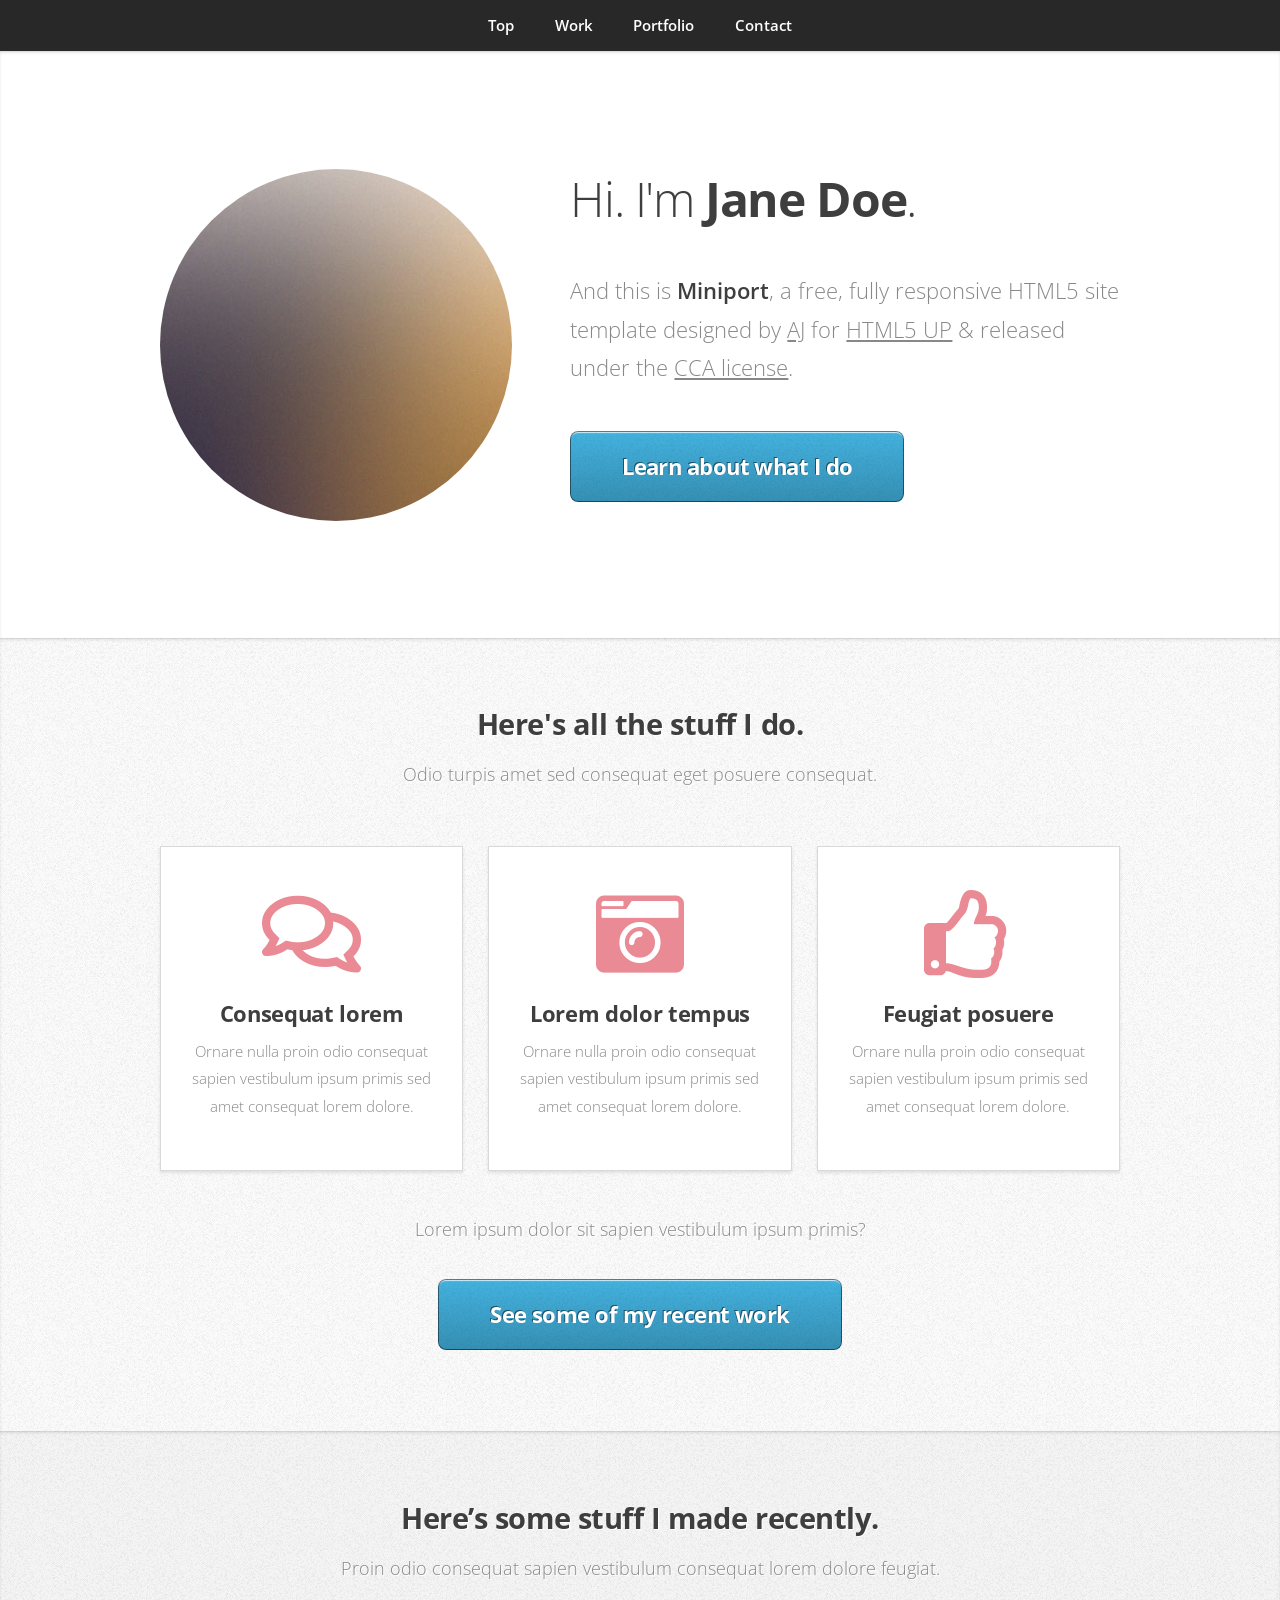
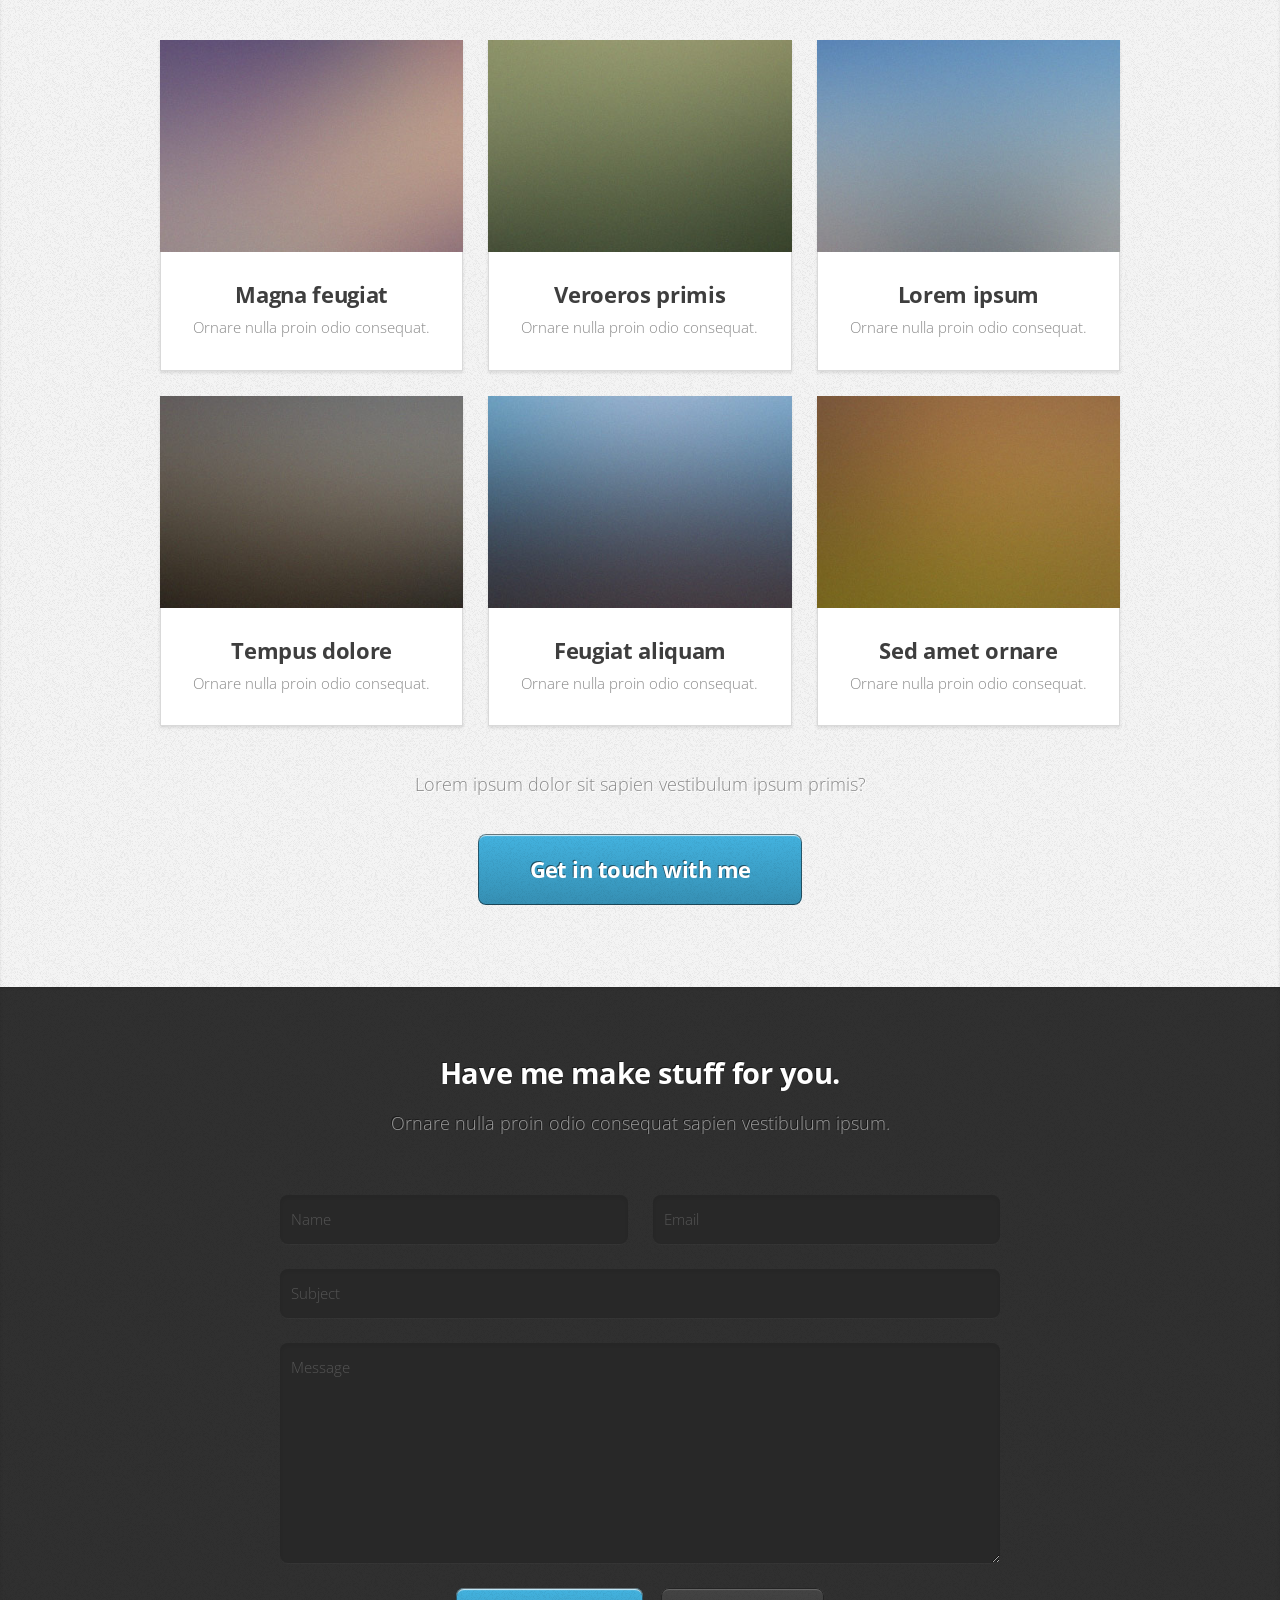
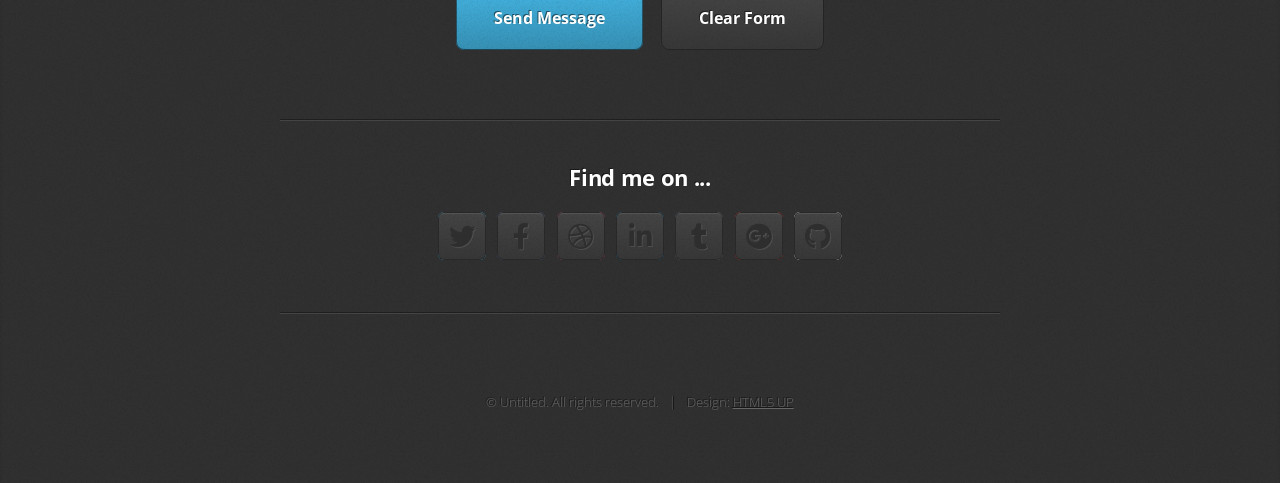
==== index.html @ 4aefa03c "Update 1.0.0" ====
<!DOCTYPE HTML>
<!--
	Miniport by HTML5 UP
	html5up.net | @ajlkn
	Free for personal and commercial use under the CCA 3.0 license (html5up.net/license)
-->
<html>
	<head>
		<title>Miniport by HTML5 UP</title>
		<meta charset="utf-8" />
		<meta name="viewport" content="width=device-width, initial-scale=1, user-scalable=no" />
		<link rel="stylesheet" href="assets/css/main.css" />
	</head>
	<body class="is-preload">

		<!-- Nav -->
			<nav id="nav">
				<ul class="container">
					<li><a href="#top">Top</a></li>
					<li><a href="#work">Work</a></li>
					<li><a href="#portfolio">Portfolio</a></li>
					<li><a href="#contact">Contact</a></li>
				</ul>
			</nav>

		<!-- Home -->
			<article id="top" class="wrapper style1">
				<div class="container">
					<div class="row">
						<div class="col-4 col-5-large col-12-medium">
							<span class="image fit"><img src="images/pic00.jpg" alt="" /></span>
						</div>
						<div class="col-8 col-7-large col-12-medium">
							<header>
								<h1>Hi. I'm <strong>Jane Doe</strong>.</h1>
							</header>
							<p>And this is <strong>Miniport</strong>, a free, fully responsive HTML5 site template designed by <a href="http://twitter.com/ajlkn">AJ</a> for <a href="http://html5up.net">HTML5 UP</a> &amp; released under the <a href="http://html5up.net/license">CCA license</a>.</p>
							<a href="#work" class="button large scrolly">Learn about what I do</a>
						</div>
					</div>
				</div>
			</article>

		<!-- Work -->
			<article id="work" class="wrapper style2">
				<div class="container">
					<header>
						<h2>Here's all the stuff I do.</h2>
						<p>Odio turpis amet sed consequat eget posuere consequat.</p>
					</header>
					<div class="row aln-center">
						<div class="col-4 col-6-medium col-12-small">
							<section class="box style1">
								<span class="icon featured fa-comments"></span>
								<h3>Consequat lorem</h3>
								<p>Ornare nulla proin odio consequat sapien vestibulum ipsum primis sed amet consequat lorem dolore.</p>
							</section>
						</div>
						<div class="col-4 col-6-medium col-12-small">
							<section class="box style1">
								<span class="icon solid featured fa-camera-retro"></span>
								<h3>Lorem dolor tempus</h3>
								<p>Ornare nulla proin odio consequat sapien vestibulum ipsum primis sed amet consequat lorem dolore.</p>
							</section>
						</div>
						<div class="col-4 col-6-medium col-12-small">
							<section class="box style1">
								<span class="icon featured fa-thumbs-up"></span>
								<h3>Feugiat posuere</h3>
								<p>Ornare nulla proin odio consequat sapien vestibulum ipsum primis sed amet consequat lorem dolore.</p>
							</section>
						</div>
					</div>
					<footer>
						<p>Lorem ipsum dolor sit sapien vestibulum ipsum primis?</p>
						<a href="#portfolio" class="button large scrolly">See some of my recent work</a>
					</footer>
				</div>
			</article>

		<!-- Portfolio -->
			<article id="portfolio" class="wrapper style3">
				<div class="container">
					<header>
						<h2>Here’s some stuff I made recently.</h2>
						<p>Proin odio consequat  sapien vestibulum consequat lorem dolore feugiat.</p>
					</header>
					<div class="row">
						<div class="col-4 col-6-medium col-12-small">
							<article class="box style2">
								<a href="#" class="image featured"><img src="images/pic01.jpg" alt="" /></a>
								<h3><a href="#">Magna feugiat</a></h3>
								<p>Ornare nulla proin odio consequat.</p>
							</article>
						</div>
						<div class="col-4 col-6-medium col-12-small">
							<article class="box style2">
								<a href="#" class="image featured"><img src="images/pic02.jpg" alt="" /></a>
								<h3><a href="#">Veroeros primis</a></h3>
								<p>Ornare nulla proin odio consequat.</p>
							</article>
						</div>
						<div class="col-4 col-6-medium col-12-small">
							<article class="box style2">
								<a href="#" class="image featured"><img src="images/pic03.jpg" alt="" /></a>
								<h3><a href="#">Lorem ipsum</a></h3>
								<p>Ornare nulla proin odio consequat.</p>
							</article>
						</div>
						<div class="col-4 col-6-medium col-12-small">
							<article class="box style2">
								<a href="#" class="image featured"><img src="images/pic04.jpg" alt="" /></a>
								<h3><a href="#">Tempus dolore</a></h3>
								<p>Ornare nulla proin odio consequat.</p>
							</article>
						</div>
						<div class="col-4 col-6-medium col-12-small">
							<article class="box style2">
								<a href="#" class="image featured"><img src="images/pic05.jpg" alt="" /></a>
								<h3><a href="#">Feugiat aliquam</a></h3>
								<p>Ornare nulla proin odio consequat.</p>
							</article>
						</div>
						<div class="col-4 col-6-medium col-12-small">
							<article class="box style2">
								<a href="#" class="image featured"><img src="images/pic06.jpg" alt="" /></a>
								<h3><a href="#">Sed amet ornare</a></h3>
								<p>Ornare nulla proin odio consequat.</p>
							</article>
						</div>
					</div>
					<footer>
						<p>Lorem ipsum dolor sit sapien vestibulum ipsum primis?</p>
						<a href="#contact" class="button large scrolly">Get in touch with me</a>
					</footer>
				</div>
			</article>

		<!-- Contact -->
			<article id="contact" class="wrapper style4">
				<div class="container medium">
					<header>
						<h2>Have me make stuff for you.</h2>
						<p>Ornare nulla proin odio consequat sapien vestibulum ipsum.</p>
					</header>
					<div class="row">
						<div class="col-12">
							<form method="post" action="#">
								<div class="row">
									<div class="col-6 col-12-small">
										<input type="text" name="name" id="name" placeholder="Name" />
									</div>
									<div class="col-6 col-12-small">
										<input type="text" name="email" id="email" placeholder="Email" />
									</div>
									<div class="col-12">
										<input type="text" name="subject" id="subject" placeholder="Subject" />
									</div>
									<div class="col-12">
										<textarea name="message" id="message" placeholder="Message"></textarea>
									</div>
									<div class="col-12">
										<ul class="actions">
											<li><input type="submit" value="Send Message" /></li>
											<li><input type="reset" value="Clear Form" class="alt" /></li>
										</ul>
									</div>
								</div>
							</form>
						</div>
						<div class="col-12">
							<hr />
							<h3>Find me on ...</h3>
							<ul class="social">
								<li><a href="#" class="icon brands fa-twitter"><span class="label">Twitter</span></a></li>
								<li><a href="#" class="icon brands fa-facebook-f"><span class="label">Facebook</span></a></li>
								<li><a href="#" class="icon brands fa-dribbble"><span class="label">Dribbble</span></a></li>
								<li><a href="#" class="icon brands fa-linkedin-in"><span class="label">LinkedIn</span></a></li>
								<li><a href="#" class="icon brands fa-tumblr"><span class="label">Tumblr</span></a></li>
								<li><a href="#" class="icon brands fa-google-plus"><span class="label">Google+</span></a></li>
								<li><a href="#" class="icon brands fa-github"><span class="label">Github</span></a></li>
								<!--
								<li><a href="#" class="icon solid fa-rss"><span>RSS</span></a></li>
								<li><a href="#" class="icon brands fa-instagram"><span>Instagram</span></a></li>
								<li><a href="#" class="icon brands fa-foursquare"><span>Foursquare</span></a></li>
								<li><a href="#" class="icon brands fa-skype"><span>Skype</span></a></li>
								<li><a href="#" class="icon brands fa-soundcloud"><span>Soundcloud</span></a></li>
								<li><a href="#" class="icon brands fa-youtube"><span>YouTube</span></a></li>
								<li><a href="#" class="icon brands fa-blogger"><span>Blogger</span></a></li>
								<li><a href="#" class="icon brands fa-flickr"><span>Flickr</span></a></li>
								<li><a href="#" class="icon brands fa-vimeo"><span>Vimeo</span></a></li>
								-->
							</ul>
							<hr />
						</div>
					</div>
					<footer>
						<ul id="copyright">
							<li>&copy; Untitled. All rights reserved.</li><li>Design: <a href="http://html5up.net">HTML5 UP</a></li>
						</ul>
					</footer>
				</div>
			</article>

		<!-- Scripts -->
			<script src="assets/js/jquery.min.js"></script>
			<script src="assets/js/jquery.scrolly.min.js"></script>
			<script src="assets/js/browser.min.js"></script>
			<script src="assets/js/breakpoints.min.js"></script>
			<script src="assets/js/util.js"></script>
			<script src="assets/js/main.js"></script>

	</body>
</html>
---- assets/css/main.css ----
@import url("https://fonts.googleapis.com/css?family=Open+Sans:300,300italic,600,600italic,700");
@import url("fontawesome-all.min.css");

/*
	Miniport by HTML5 UP
	html5up.net | @ajlkn
	Free for personal and commercial use under the CCA 3.0 license (html5up.net/license)
*/

html, body, div, span, applet, object,
iframe, h1, h2, h3, h4, h5, h6, p, blockquote,
pre, a, abbr, acronym, address, big, cite,
code, del, dfn, em, img, ins, kbd, q, s, samp,
small, strike, strong, sub, sup, tt, var, b,
u, i, center, dl, dt, dd, ol, ul, li, fieldset,
form, label, legend, table, caption, tbody,
tfoot, thead, tr, th, td, article, aside,
canvas, details, embed, figure, figcaption,
footer, header, hgroup, menu, nav, output, ruby,
section, summary, time, mark, audio, video {
	margin: 0;
	padding: 0;
	border: 0;
	font-size: 100%;
	font: inherit;
	vertical-align: baseline;}

article, aside, details, figcaption, figure,
footer, header, hgroup, menu, nav, section {
	display: block;}

body {
	line-height: 1;
}

ol, ul {
	list-style: none;
}

blockquote, q {
	quotes: none;
}

	blockquote:before, blockquote:after, q:before, q:after {
		content: '';
		content: none;
	}

table {
	border-collapse: collapse;
	border-spacing: 0;
}

body {
	-webkit-text-size-adjust: none;
}

mark {
	background-color: transparent;
	color: inherit;
}

input::-moz-focus-inner {
	border: 0;
	padding: 0;
}

input, select, textarea {
	-moz-appearance: none;
	-webkit-appearance: none;
	-ms-appearance: none;
	appearance: none;
}

/* Basic */

	html {
		box-sizing: border-box;
	}

	*, *:before, *:after {
		box-sizing: inherit;
	}

	body {
		padding-top: 3.5em;
	}

		body.is-preload *, body.is-preload *:before, body.is-preload *:after {
			-moz-animation: none !important;
			-webkit-animation: none !important;
			-ms-animation: none !important;
			animation: none !important;
			-moz-transition: none !important;
			-webkit-transition: none !important;
			-ms-transition: none !important;
			transition: none !important;
		}

	body, input, textarea, select {
		font-family: 'Open Sans', sans-serif;
		line-height: 1.85em;
		color: #888;
		font-weight: 300;
		font-size: 13pt;
	}

	a {
		-moz-transition: color .2s ease-in-out;
		-webkit-transition: color .2s ease-in-out;
		-ms-transition: color .2s ease-in-out;
		transition: color .2s ease-in-out;
		color: #43B3E0;
		text-decoration: underline;
	}

		a:hover {
			color: #43bff0 !important;
		}

		a img {
			border: 0;
		}

	b, strong {
		font-weight: 600;
		color: #3e3e3e;
	}

	i, em {
		font-style: italic;
	}

	sub {
		position: relative;
		top: 0.5em;
		font-size: 0.8em;
	}

	sup {
		position: relative;
		top: -0.5em;
		font-size: 0.8em;
	}

	blockquote {
		border-left: solid 0.75em #eee;
		padding: 1em 0 1em 1.5em;
		font-style: italic;
	}

	h1, h2, h3, h4, h5, h6 {
		color: #3e3e3e;
		margin: 0 0 0.75em 0;
	}

	h1 a, h2 a, h3 a, h4 a, h5 a, h6 a {
		text-decoration: none;
		color: inherit;
	}

	h2, h3, h4, h5, h6 {
		font-weight: 700;
	}

	h1 {
		font-size: 3.25em;
		letter-spacing: -0.025em;
		font-weight: 300;
	}

		h1 strong {
			font-weight: 700;
		}

	h2 {
		font-size: 2em;
		letter-spacing: -0.015em;
	}

	h3 {
		font-size: 1.5em;
		letter-spacing: -0.015em;
	}

	em, i {
		font-style: italic;
	}

	br.clear {
		clear: both;
	}

	hr {
		border: 0;
		border-top: solid 1px #444;
		border-top-color: rgba(0, 0, 0, 0.35);
		box-shadow: 0px 1px 0px 0px rgba(255, 255, 255, 0.1);
		height: 1px;
		margin: 3em 0;
	}

	p, ul, ol, dl, table {
		margin-bottom: 2em;
	}

	header {
		margin: 0 0 3em 0;
	}

		header > p {
			font-size: 1.25em;
			margin: 0;
		}

	footer {
		margin: 3em 0 0 0;
	}

		footer > p {
			font-size: 1.25em;
		}

/* Container */

	.container {
		margin: 0 auto;
		max-width: calc(100% - 50px);
		width: 1200px;
	}

		.container.medium {
			width: 900px;
		}

		@media screen and (max-width: 1680px) {

			.container {
				width: 1200px;
			}

				.container.medium {
					width: 900px;
				}

		}

		@media screen and (max-width: 1280px) {

			.container {
				width: 960px;
			}

				.container.medium {
					width: 720px;
				}

		}

		@media screen and (max-width: 980px) {

			.container {
				width: 100%;
			}

				.container.medium {
					width: 75%;
				}

		}

		@media screen and (max-width: 736px) {

			.container {
				width: 100%;
				max-width: calc(100% - 30px);
			}

				.container.medium {
					width: 100%;
				}

		}

/* Row */

	.row {
		display: flex;
		flex-wrap: wrap;
		box-sizing: border-box;
		align-items: stretch;
	}

		.row > * {
			box-sizing: border-box;
		}

		.row.gtr-uniform > * > :last-child {
			margin-bottom: 0;
		}

		.row.aln-left {
			justify-content: flex-start;
		}

		.row.aln-center {
			justify-content: center;
		}

		.row.aln-right {
			justify-content: flex-end;
		}

		.row.aln-top {
			align-items: flex-start;
		}

		.row.aln-middle {
			align-items: center;
		}

		.row.aln-bottom {
			align-items: flex-end;
		}

		.row > .imp {
			order: -1;
		}

		.row > .col-1 {
			width: 8.33333%;
		}

		.row > .off-1 {
			margin-left: 8.33333%;
		}

		.row > .col-2 {
			width: 16.66667%;
		}

		.row > .off-2 {
			margin-left: 16.66667%;
		}

		.row > .col-3 {
			width: 25%;
		}

		.row > .off-3 {
			margin-left: 25%;
		}

		.row > .col-4 {
			width: 33.33333%;
		}

		.row > .off-4 {
			margin-left: 33.33333%;
		}

		.row > .col-5 {
			width: 41.66667%;
		}

		.row > .off-5 {
			margin-left: 41.66667%;
		}

		.row > .col-6 {
			width: 50%;
		}

		.row > .off-6 {
			margin-left: 50%;
		}

		.row > .col-7 {
			width: 58.33333%;
		}

		.row > .off-7 {
			margin-left: 58.33333%;
		}

		.row > .col-8 {
			width: 66.66667%;
		}

		.row > .off-8 {
			margin-left: 66.66667%;
		}

		.row > .col-9 {
			width: 75%;
		}

		.row > .off-9 {
			margin-left: 75%;
		}

		.row > .col-10 {
			width: 83.33333%;
		}

		.row > .off-10 {
			margin-left: 83.33333%;
		}

		.row > .col-11 {
			width: 91.66667%;
		}

		.row > .off-11 {
			margin-left: 91.66667%;
		}

		.row > .col-12 {
			width: 100%;
		}

		.row > .off-12 {
			margin-left: 100%;
		}

		.row.gtr-0 {
			margin-top: 0px;
			margin-left: 0px;
		}

			.row.gtr-0 > * {
				padding: 0px 0 0 0px;
			}

			.row.gtr-0.gtr-uniform {
				margin-top: 0px;
			}

				.row.gtr-0.gtr-uniform > * {
					padding-top: 0px;
				}

		.row.gtr-25 {
			margin-top: -6.25px;
			margin-left: -6.25px;
		}

			.row.gtr-25 > * {
				padding: 6.25px 0 0 6.25px;
			}

			.row.gtr-25.gtr-uniform {
				margin-top: -6.25px;
			}

				.row.gtr-25.gtr-uniform > * {
					padding-top: 6.25px;
				}

		.row.gtr-50 {
			margin-top: -12.5px;
			margin-left: -12.5px;
		}

			.row.gtr-50 > * {
				padding: 12.5px 0 0 12.5px;
			}

			.row.gtr-50.gtr-uniform {
				margin-top: -12.5px;
			}

				.row.gtr-50.gtr-uniform > * {
					padding-top: 12.5px;
				}

		.row {
			margin-top: -25px;
			margin-left: -25px;
		}

			.row > * {
				padding: 25px 0 0 25px;
			}

			.row.gtr-uniform {
				margin-top: -25px;
			}

				.row.gtr-uniform > * {
					padding-top: 25px;
				}

		.row.gtr-150 {
			margin-top: -37.5px;
			margin-left: -37.5px;
		}

			.row.gtr-150 > * {
				padding: 37.5px 0 0 37.5px;
			}

			.row.gtr-150.gtr-uniform {
				margin-top: -37.5px;
			}

				.row.gtr-150.gtr-uniform > * {
					padding-top: 37.5px;
				}

		.row.gtr-200 {
			margin-top: -50px;
			margin-left: -50px;
		}

			.row.gtr-200 > * {
				padding: 50px 0 0 50px;
			}

			.row.gtr-200.gtr-uniform {
				margin-top: -50px;
			}

				.row.gtr-200.gtr-uniform > * {
					padding-top: 50px;
				}

		@media screen and (max-width: 1680px) {

			.row {
				display: flex;
				flex-wrap: wrap;
				box-sizing: border-box;
				align-items: stretch;
			}

				.row > * {
					box-sizing: border-box;
				}

				.row.gtr-uniform > * > :last-child {
					margin-bottom: 0;
				}

				.row.aln-left {
					justify-content: flex-start;
				}

				.row.aln-center {
					justify-content: center;
				}

				.row.aln-right {
					justify-content: flex-end;
				}

				.row.aln-top {
					align-items: flex-start;
				}

				.row.aln-middle {
					align-items: center;
				}

				.row.aln-bottom {
					align-items: flex-end;
				}

				.row > .imp-xlarge {
					order: -1;
				}

				.row > .col-1-xlarge {
					width: 8.33333%;
				}

				.row > .off-1-xlarge {
					margin-left: 8.33333%;
				}

				.row > .col-2-xlarge {
					width: 16.66667%;
				}

				.row > .off-2-xlarge {
					margin-left: 16.66667%;
				}

				.row > .col-3-xlarge {
					width: 25%;
				}

				.row > .off-3-xlarge {
					margin-left: 25%;
				}

				.row > .col-4-xlarge {
					width: 33.33333%;
				}

				.row > .off-4-xlarge {
					margin-left: 33.33333%;
				}

				.row > .col-5-xlarge {
					width: 41.66667%;
				}

				.row > .off-5-xlarge {
					margin-left: 41.66667%;
				}

				.row > .col-6-xlarge {
					width: 50%;
				}

				.row > .off-6-xlarge {
					margin-left: 50%;
				}

				.row > .col-7-xlarge {
					width: 58.33333%;
				}

				.row > .off-7-xlarge {
					margin-left: 58.33333%;
				}

				.row > .col-8-xlarge {
					width: 66.66667%;
				}

				.row > .off-8-xlarge {
					margin-left: 66.66667%;
				}

				.row > .col-9-xlarge {
					width: 75%;
				}

				.row > .off-9-xlarge {
					margin-left: 75%;
				}

				.row > .col-10-xlarge {
					width: 83.33333%;
				}

				.row > .off-10-xlarge {
					margin-left: 83.33333%;
				}

				.row > .col-11-xlarge {
					width: 91.66667%;
				}

				.row > .off-11-xlarge {
					margin-left: 91.66667%;
				}

				.row > .col-12-xlarge {
					width: 100%;
				}

				.row > .off-12-xlarge {
					margin-left: 100%;
				}

				.row.gtr-0 {
					margin-top: 0px;
					margin-left: 0px;
				}

					.row.gtr-0 > * {
						padding: 0px 0 0 0px;
					}

					.row.gtr-0.gtr-uniform {
						margin-top: 0px;
					}

						.row.gtr-0.gtr-uniform > * {
							padding-top: 0px;
						}

				.row.gtr-25 {
					margin-top: -6.25px;
					margin-left: -6.25px;
				}

					.row.gtr-25 > * {
						padding: 6.25px 0 0 6.25px;
					}

					.row.gtr-25.gtr-uniform {
						margin-top: -6.25px;
					}

						.row.gtr-25.gtr-uniform > * {
							padding-top: 6.25px;
						}

				.row.gtr-50 {
					margin-top: -12.5px;
					margin-left: -12.5px;
				}

					.row.gtr-50 > * {
						padding: 12.5px 0 0 12.5px;
					}

					.row.gtr-50.gtr-uniform {
						margin-top: -12.5px;
					}

						.row.gtr-50.gtr-uniform > * {
							padding-top: 12.5px;
						}

				.row {
					margin-top: -25px;
					margin-left: -25px;
				}

					.row > * {
						padding: 25px 0 0 25px;
					}

					.row.gtr-uniform {
						margin-top: -25px;
					}

						.row.gtr-uniform > * {
							padding-top: 25px;
						}

				.row.gtr-150 {
					margin-top: -37.5px;
					margin-left: -37.5px;
				}

					.row.gtr-150 > * {
						padding: 37.5px 0 0 37.5px;
					}

					.row.gtr-150.gtr-uniform {
						margin-top: -37.5px;
					}

						.row.gtr-150.gtr-uniform > * {
							padding-top: 37.5px;
						}

				.row.gtr-200 {
					margin-top: -50px;
					margin-left: -50px;
				}

					.row.gtr-200 > * {
						padding: 50px 0 0 50px;
					}

					.row.gtr-200.gtr-uniform {
						margin-top: -50px;
					}

						.row.gtr-200.gtr-uniform > * {
							padding-top: 50px;
						}

		}

		@media screen and (max-width: 1280px) {

			.row {
				display: flex;
				flex-wrap: wrap;
				box-sizing: border-box;
				align-items: stretch;
			}

				.row > * {
					box-sizing: border-box;
				}

				.row.gtr-uniform > * > :last-child {
					margin-bottom: 0;
				}

				.row.aln-left {
					justify-content: flex-start;
				}

				.row.aln-center {
					justify-content: center;
				}

				.row.aln-right {
					justify-content: flex-end;
				}

				.row.aln-top {
					align-items: flex-start;
				}

				.row.aln-middle {
					align-items: center;
				}

				.row.aln-bottom {
					align-items: flex-end;
				}

				.row > .imp-large {
					order: -1;
				}

				.row > .col-1-large {
					width: 8.33333%;
				}

				.row > .off-1-large {
					margin-left: 8.33333%;
				}

				.row > .col-2-large {
					width: 16.66667%;
				}

				.row > .off-2-large {
					margin-left: 16.66667%;
				}

				.row > .col-3-large {
					width: 25%;
				}

				.row > .off-3-large {
					margin-left: 25%;
				}

				.row > .col-4-large {
					width: 33.33333%;
				}

				.row > .off-4-large {
					margin-left: 33.33333%;
				}

				.row > .col-5-large {
					width: 41.66667%;
				}

				.row > .off-5-large {
					margin-left: 41.66667%;
				}

				.row > .col-6-large {
					width: 50%;
				}

				.row > .off-6-large {
					margin-left: 50%;
				}

				.row > .col-7-large {
					width: 58.33333%;
				}

				.row > .off-7-large {
					margin-left: 58.33333%;
				}

				.row > .col-8-large {
					width: 66.66667%;
				}

				.row > .off-8-large {
					margin-left: 66.66667%;
				}

				.row > .col-9-large {
					width: 75%;
				}

				.row > .off-9-large {
					margin-left: 75%;
				}

				.row > .col-10-large {
					width: 83.33333%;
				}

				.row > .off-10-large {
					margin-left: 83.33333%;
				}

				.row > .col-11-large {
					width: 91.66667%;
				}

				.row > .off-11-large {
					margin-left: 91.66667%;
				}

				.row > .col-12-large {
					width: 100%;
				}

				.row > .off-12-large {
					margin-left: 100%;
				}

				.row.gtr-0 {
					margin-top: 0px;
					margin-left: 0px;
				}

					.row.gtr-0 > * {
						padding: 0px 0 0 0px;
					}

					.row.gtr-0.gtr-uniform {
						margin-top: 0px;
					}

						.row.gtr-0.gtr-uniform > * {
							padding-top: 0px;
						}

				.row.gtr-25 {
					margin-top: -6.25px;
					margin-left: -6.25px;
				}

					.row.gtr-25 > * {
						padding: 6.25px 0 0 6.25px;
					}

					.row.gtr-25.gtr-uniform {
						margin-top: -6.25px;
					}

						.row.gtr-25.gtr-uniform > * {
							padding-top: 6.25px;
						}

				.row.gtr-50 {
					margin-top: -12.5px;
					margin-left: -12.5px;
				}

					.row.gtr-50 > * {
						padding: 12.5px 0 0 12.5px;
					}

					.row.gtr-50.gtr-uniform {
						margin-top: -12.5px;
					}

						.row.gtr-50.gtr-uniform > * {
							padding-top: 12.5px;
						}

				.row {
					margin-top: -25px;
					margin-left: -25px;
				}

					.row > * {
						padding: 25px 0 0 25px;
					}

					.row.gtr-uniform {
						margin-top: -25px;
					}

						.row.gtr-uniform > * {
							padding-top: 25px;
						}

				.row.gtr-150 {
					margin-top: -37.5px;
					margin-left: -37.5px;
				}

					.row.gtr-150 > * {
						padding: 37.5px 0 0 37.5px;
					}

					.row.gtr-150.gtr-uniform {
						margin-top: -37.5px;
					}

						.row.gtr-150.gtr-uniform > * {
							padding-top: 37.5px;
						}

				.row.gtr-200 {
					margin-top: -50px;
					margin-left: -50px;
				}

					.row.gtr-200 > * {
						padding: 50px 0 0 50px;
					}

					.row.gtr-200.gtr-uniform {
						margin-top: -50px;
					}

						.row.gtr-200.gtr-uniform > * {
							padding-top: 50px;
						}

		}

		@media screen and (max-width: 980px) {

			.row {
				display: flex;
				flex-wrap: wrap;
				box-sizing: border-box;
				align-items: stretch;
			}

				.row > * {
					box-sizing: border-box;
				}

				.row.gtr-uniform > * > :last-child {
					margin-bottom: 0;
				}

				.row.aln-left {
					justify-content: flex-start;
				}

				.row.aln-center {
					justify-content: center;
				}

				.row.aln-right {
					justify-content: flex-end;
				}

				.row.aln-top {
					align-items: flex-start;
				}

				.row.aln-middle {
					align-items: center;
				}

				.row.aln-bottom {
					align-items: flex-end;
				}

				.row > .imp-medium {
					order: -1;
				}

				.row > .col-1-medium {
					width: 8.33333%;
				}

				.row > .off-1-medium {
					margin-left: 8.33333%;
				}

				.row > .col-2-medium {
					width: 16.66667%;
				}

				.row > .off-2-medium {
					margin-left: 16.66667%;
				}

				.row > .col-3-medium {
					width: 25%;
				}

				.row > .off-3-medium {
					margin-left: 25%;
				}

				.row > .col-4-medium {
					width: 33.33333%;
				}

				.row > .off-4-medium {
					margin-left: 33.33333%;
				}

				.row > .col-5-medium {
					width: 41.66667%;
				}

				.row > .off-5-medium {
					margin-left: 41.66667%;
				}

				.row > .col-6-medium {
					width: 50%;
				}

				.row > .off-6-medium {
					margin-left: 50%;
				}

				.row > .col-7-medium {
					width: 58.33333%;
				}

				.row > .off-7-medium {
					margin-left: 58.33333%;
				}

				.row > .col-8-medium {
					width: 66.66667%;
				}

				.row > .off-8-medium {
					margin-left: 66.66667%;
				}

				.row > .col-9-medium {
					width: 75%;
				}

				.row > .off-9-medium {
					margin-left: 75%;
				}

				.row > .col-10-medium {
					width: 83.33333%;
				}

				.row > .off-10-medium {
					margin-left: 83.33333%;
				}

				.row > .col-11-medium {
					width: 91.66667%;
				}

				.row > .off-11-medium {
					margin-left: 91.66667%;
				}

				.row > .col-12-medium {
					width: 100%;
				}

				.row > .off-12-medium {
					margin-left: 100%;
				}

				.row.gtr-0 {
					margin-top: 0px;
					margin-left: 0px;
				}

					.row.gtr-0 > * {
						padding: 0px 0 0 0px;
					}

					.row.gtr-0.gtr-uniform {
						margin-top: 0px;
					}

						.row.gtr-0.gtr-uniform > * {
							padding-top: 0px;
						}

				.row.gtr-25 {
					margin-top: -6.25px;
					margin-left: -6.25px;
				}

					.row.gtr-25 > * {
						padding: 6.25px 0 0 6.25px;
					}

					.row.gtr-25.gtr-uniform {
						margin-top: -6.25px;
					}

						.row.gtr-25.gtr-uniform > * {
							padding-top: 6.25px;
						}

				.row.gtr-50 {
					margin-top: -12.5px;
					margin-left: -12.5px;
				}

					.row.gtr-50 > * {
						padding: 12.5px 0 0 12.5px;
					}

					.row.gtr-50.gtr-uniform {
						margin-top: -12.5px;
					}

						.row.gtr-50.gtr-uniform > * {
							padding-top: 12.5px;
						}

				.row {
					margin-top: -25px;
					margin-left: -25px;
				}

					.row > * {
						padding: 25px 0 0 25px;
					}

					.row.gtr-uniform {
						margin-top: -25px;
					}

						.row.gtr-uniform > * {
							padding-top: 25px;
						}

				.row.gtr-150 {
					margin-top: -37.5px;
					margin-left: -37.5px;
				}

					.row.gtr-150 > * {
						padding: 37.5px 0 0 37.5px;
					}

					.row.gtr-150.gtr-uniform {
						margin-top: -37.5px;
					}

						.row.gtr-150.gtr-uniform > * {
							padding-top: 37.5px;
						}

				.row.gtr-200 {
					margin-top: -50px;
					margin-left: -50px;
				}

					.row.gtr-200 > * {
						padding: 50px 0 0 50px;
					}

					.row.gtr-200.gtr-uniform {
						margin-top: -50px;
					}

						.row.gtr-200.gtr-uniform > * {
							padding-top: 50px;
						}

		}

		@media screen and (max-width: 736px) {

			.row {
				display: flex;
				flex-wrap: wrap;
				box-sizing: border-box;
				align-items: stretch;
			}

				.row > * {
					box-sizing: border-box;
				}

				.row.gtr-uniform > * > :last-child {
					margin-bottom: 0;
				}

				.row.aln-left {
					justify-content: flex-start;
				}

				.row.aln-center {
					justify-content: center;
				}

				.row.aln-right {
					justify-content: flex-end;
				}

				.row.aln-top {
					align-items: flex-start;
				}

				.row.aln-middle {
					align-items: center;
				}

				.row.aln-bottom {
					align-items: flex-end;
				}

				.row > .imp-small {
					order: -1;
				}

				.row > .col-1-small {
					width: 8.33333%;
				}

				.row > .off-1-small {
					margin-left: 8.33333%;
				}

				.row > .col-2-small {
					width: 16.66667%;
				}

				.row > .off-2-small {
					margin-left: 16.66667%;
				}

				.row > .col-3-small {
					width: 25%;
				}

				.row > .off-3-small {
					margin-left: 25%;
				}

				.row > .col-4-small {
					width: 33.33333%;
				}

				.row > .off-4-small {
					margin-left: 33.33333%;
				}

				.row > .col-5-small {
					width: 41.66667%;
				}

				.row > .off-5-small {
					margin-left: 41.66667%;
				}

				.row > .col-6-small {
					width: 50%;
				}

				.row > .off-6-small {
					margin-left: 50%;
				}

				.row > .col-7-small {
					width: 58.33333%;
				}

				.row > .off-7-small {
					margin-left: 58.33333%;
				}

				.row > .col-8-small {
					width: 66.66667%;
				}

				.row > .off-8-small {
					margin-left: 66.66667%;
				}

				.row > .col-9-small {
					width: 75%;
				}

				.row > .off-9-small {
					margin-left: 75%;
				}

				.row > .col-10-small {
					width: 83.33333%;
				}

				.row > .off-10-small {
					margin-left: 83.33333%;
				}

				.row > .col-11-small {
					width: 91.66667%;
				}

				.row > .off-11-small {
					margin-left: 91.66667%;
				}

				.row > .col-12-small {
					width: 100%;
				}

				.row > .off-12-small {
					margin-left: 100%;
				}

				.row.gtr-0 {
					margin-top: 0px;
					margin-left: 0px;
				}

					.row.gtr-0 > * {
						padding: 0px 0 0 0px;
					}

					.row.gtr-0.gtr-uniform {
						margin-top: 0px;
					}

						.row.gtr-0.gtr-uniform > * {
							padding-top: 0px;
						}

				.row.gtr-25 {
					margin-top: -3.75px;
					margin-left: -3.75px;
				}

					.row.gtr-25 > * {
						padding: 3.75px 0 0 3.75px;
					}

					.row.gtr-25.gtr-uniform {
						margin-top: -3.75px;
					}

						.row.gtr-25.gtr-uniform > * {
							padding-top: 3.75px;
						}

				.row.gtr-50 {
					margin-top: -7.5px;
					margin-left: -7.5px;
				}

					.row.gtr-50 > * {
						padding: 7.5px 0 0 7.5px;
					}

					.row.gtr-50.gtr-uniform {
						margin-top: -7.5px;
					}

						.row.gtr-50.gtr-uniform > * {
							padding-top: 7.5px;
						}

				.row {
					margin-top: -15px;
					margin-left: -15px;
				}

					.row > * {
						padding: 15px 0 0 15px;
					}

					.row.gtr-uniform {
						margin-top: -15px;
					}

						.row.gtr-uniform > * {
							padding-top: 15px;
						}

				.row.gtr-150 {
					margin-top: -22.5px;
					margin-left: -22.5px;
				}

					.row.gtr-150 > * {
						padding: 22.5px 0 0 22.5px;
					}

					.row.gtr-150.gtr-uniform {
						margin-top: -22.5px;
					}

						.row.gtr-150.gtr-uniform > * {
							padding-top: 22.5px;
						}

				.row.gtr-200 {
					margin-top: -30px;
					margin-left: -30px;
				}

					.row.gtr-200 > * {
						padding: 30px 0 0 30px;
					}

					.row.gtr-200.gtr-uniform {
						margin-top: -30px;
					}

						.row.gtr-200.gtr-uniform > * {
							padding-top: 30px;
						}

		}

/* Form */

	form label {
		color: #3e3e3e;
		font-weight: 700;
		display: block;
		margin: 0 0 0.5em 0;
	}

	form input[type=text],
	form input[type=email],
	form input[type=password],
	form select,
	form textarea {
		-moz-transition: background .2s ease-in-out, box-shadow .2s ease-in-out;
		-webkit-transition: background .2s ease-in-out, box-shadow .2s ease-in-out;
		-ms-transition: background .2s ease-in-out, box-shadow .2s ease-in-out;
		transition: background .2s ease-in-out, box-shadow .2s ease-in-out;
		-webkit-appearance: none;
		display: block;
		border: 0;
		padding: 0.75em;
		font-size: 1em;
		border-radius: 8px;
		border: solid 1px #ddd;
		background: #fff;
		color: #bbb;
		box-shadow: inset 0px 2px 3px 1px rgba(0, 0, 0, 0.05), 0px 1px 0px 0px rgba(255, 255, 255, 0.025);
		width: 100%;
	}

		form input[type=text]:focus,
		form input[type=email]:focus,
		form input[type=password]:focus,
		form select:focus,
		form textarea:focus {
			background: #fafafa;
			box-shadow: inset 0px 2px 5px 0px rgba(0, 0, 0, 0.05), 0px 1px 0px 0px rgba(255, 255, 255, 0.025), inset 0px 0px 2px 1px #43bff0;
		}

	form textarea {
		height: 15em;
	}

	form .actions:last-child {
		margin-bottom: 0;
	}

	form ::-webkit-input-placeholder {
		color: #555 !important;
	}

	form :-moz-placeholder {
		color: #555 !important;
	}

	form ::-moz-placeholder {
		color: #555 !important;
	}

	form :-ms-input-placeholder {
		color: #555 !important;
	}

	form ::-moz-focus-inner {
		border: 0;
	}

/* Tables */

	table {
		width: 100%;
	}

		table.default {
			width: 100%;
		}

			table.default tr {
				border-top: solid 1px #eee;
			}

				table.default tr:first-child {
					border-top: 0;
				}

			table.default td {
				padding: 0.5em 1em 0.5em 1em;
			}

			table.default th {
				text-align: left;
				padding: 0.5em 1em 0.5em 1em;
				font-weight: 600;
				margin: 0 0 1em 0;
			}

			table.default thead {
				background: #4f4f4f;
				color: #fff;
			}

/* Section/Article */

	section, article {
		margin-bottom: 3em;
	}

	section > :last-child,
	article > :last-child,
	section:last-child,
	article:last-child {
		margin-bottom: 0;
	}

/* Image */

	.image {
		display: inline-block;
		position: relative;
	}

		.image img {
			display: block;
			width: 100%;
		}

		.image.fit {
			display: block;
			width: 100%;
		}

		.image.featured {
			display: block;
			width: 100%;
			margin: 0 0 2em 0;
		}

		.image.left {
			float: left;
			margin: 0 2em 2em 0;
		}

		.image.centered {
			display: block;
			margin: 0 0 2em 0;
		}

			.image.centered img {
				margin: 0 auto;
				width: auto;
			}

/* Button */

	input[type="button"],
	input[type="submit"],
	input[type="reset"],
	button,
	.button {
		background-image: url("images/bg.png"), -moz-linear-gradient(top, rgba(0, 0, 0, 0), rgba(0, 0, 0, 0.2));
		background-image: url("images/bg.png"), -webkit-linear-gradient(top, rgba(0, 0, 0, 0), rgba(0, 0, 0, 0.2));
		background-image: url("images/bg.png"), -ms-linear-gradient(top, rgba(0, 0, 0, 0), rgba(0, 0, 0, 0.2));
		background-image: url("images/bg.png"), linear-gradient(top, rgba(0, 0, 0, 0), rgba(0, 0, 0, 0.2));
		-moz-transition: background-color .2s ease-in-out;
		-webkit-transition: background-color .2s ease-in-out;
		-ms-transition: background-color .2s ease-in-out;
		transition: background-color .2s ease-in-out;
		-webkit-appearance: none;
		position: relative;
		display: inline-block;
		color: #fff !important;
		text-decoration: none;
		font-weight: 700;
		border: 0;
		outline: 0;
		cursor: pointer;
		border-radius: 8px;
		text-shadow: -1px -1px 0.5px rgba(0, 0, 0, 0.5);
		overflow: hidden;
		box-shadow: inset 0px 0px 0px 1px rgba(0, 0, 0, 0.5), inset 0px 2px 1px 0px rgba(255, 255, 255, 0.75);
		background-color: #43B3E0;
		padding: 1em 2.35em 1em 2.35em;
		font-size: 1.1em;
		max-width: 24em;
	}

		input[type="button"]:hover,
		input[type="submit"]:hover,
		input[type="reset"]:hover,
		button:hover,
		.button:hover {
			background-color: #43bff0;
			color: #fff !important;
		}

		input[type="button"]:active,
		input[type="submit"]:active,
		input[type="reset"]:active,
		button:active,
		.button:active {
			background-color: #3BA8D3;
			top: 1px;
		}

		input[type="button"].large,
		input[type="submit"].large,
		input[type="reset"].large,
		button.large,
		.button.large {
			font-size: 1.5em;
			letter-spacing: -0.025em;
		}

		input[type="button"].alt,
		input[type="submit"].alt,
		input[type="reset"].alt,
		button.alt,
		.button.alt {
			background-color: #444;
			box-shadow: inset 0px 0px 0px 1px #242424, inset 0px 2px 1px 0px rgba(255, 255, 255, 0.2);
		}

			input[type="button"].alt:hover,
			input[type="submit"].alt:hover,
			input[type="reset"].alt:hover,
			button.alt:hover,
			.button.alt:hover {
				background-color: #4f4f4f;
				color: #fff !important;
			}

			input[type="button"].alt:active,
			input[type="submit"].alt:active,
			input[type="reset"].alt:active,
			button.alt:active,
			.button.alt:active {
				background-color: #3f3f3f;
			}

/* List */

	ul {
		list-style: disc;
		padding-left: 1em;
	}

		ul li {
			padding-left: 0.5em;
		}

	ol {
		list-style: decimal;
		padding-left: 1.25em;
	}

		ol li {
			padding-left: 0.25em;
		}

/* Social */

	ul.social {
		cursor: default;
		margin: 0;
		list-style: none;
		padding-left: 0;
	}

		ul.social li {
			position: relative;
			display: inline-block;
			margin: 0.25em;
			top: 0;
			padding-left: 0;
		}

			ul.social li a {
				-moz-transition: top .2s ease-in-out;
				-webkit-transition: top .2s ease-in-out;
				-ms-transition: top .2s ease-in-out;
				transition: top .2s ease-in-out;
				display: block;
				width: 48px;
				height: 48px;
				border-radius: 6px;
				top: 0;
				position: relative;
			}

				ul.social li a:before {
					background-image: url("images/bg.png"), -moz-linear-gradient(top, rgba(0, 0, 0, 0), rgba(0, 0, 0, 0.2));
					background-image: url("images/bg.png"), -webkit-linear-gradient(top, rgba(0, 0, 0, 0), rgba(0, 0, 0, 0.2));
					background-image: url("images/bg.png"), -ms-linear-gradient(top, rgba(0, 0, 0, 0), rgba(0, 0, 0, 0.2));
					background-image: url("images/bg.png"), linear-gradient(top, rgba(0, 0, 0, 0), rgba(0, 0, 0, 0.2));
					-moz-transition: background-color .2s ease-in-out;
					-webkit-transition: background-color .2s ease-in-out;
					-ms-transition: background-color .2s ease-in-out;
					transition: background-color .2s ease-in-out;
					background-color: #444;
					border-radius: 6px;
					box-shadow: inset 0px 0px 0px 1px #282828, inset 0px 2px 1px 0px rgba(255, 255, 255, 0.1);
					color: #2E2E2E !important;
					display: block;
					font-size: 26px;
					height: 48px;
					line-height: 48px;
					text-align: center;
					outline: 0;
					overflow: hidden;
					text-shadow: 1px 1px 0px rgba(255, 255, 255, 0.1);
					width: 48px;
				}

				ul.social li a.fa-twitter {
					background-color: #2DAAE4;
				}

				ul.social li a.fa-facebook-f {
					background-color: #3C5A98;
				}

				ul.social li a.fa-dribbble {
					background-color: #C4376B;
				}

				ul.social li a.fa-linkedin-in {
					background-color: #006599;
				}

				ul.social li a.fa-tumblr {
					background-color: #51718A;
				}

				ul.social li a.fa-google-plus {
					background-color: #DA2713;
				}

				ul.social li a.fa-github {
					background-color: #FAFAFA;
				}

				ul.social li a.fa-rss {
					background-color: #F2600B;
				}

				ul.social li a.fa-instagram {
					background-color: #E0D7C8;
				}

				ul.social li a.fa-foursquare {
					background-color: #39A3D4;
				}

				ul.social li a.fa-skype {
					background-color: #10BEF1;
				}

				ul.social li a.fa-soundcloud {
					background-color: #FE5419;
				}

				ul.social li a.fa-youtube {
					background-color: #BF2E25;
				}

				ul.social li a.fa-blogger {
					background-color: #FF6501;
				}

				ul.social li a.fa-flickr {
					background-color: #0062DB;
				}

				ul.social li a.fa-vimeo {
					background-color: #4C8AB0;
				}

				ul.social li a:hover {
					top: -5px;
				}

					ul.social li a:hover:before {
						background-color: transparent;
					}

/* Actions */

	ul.actions {
		list-style: none;
		padding-left: 0;
	}

		ul.actions li {
			display: inline-block;
			margin: 0 0 0 1em;
			padding-left: 0;
		}

			ul.actions li:first-child {
				margin-left: 0;
			}

/* Box */

	.box {
		background: #fff;
		box-shadow: inset 0px 0px 0px 1px rgba(0, 0, 0, 0.15), 0px 2px 3px 0px rgba(0, 0, 0, 0.1);
		text-align: center;
		padding: 2em;
	}

		.box.style1 {
			padding: 3em 2em 3.5em 2em;
		}

			.box.style1 h3 {
				margin-bottom: 0.5em;
			}

		.box.style2 h3 {
			margin-bottom: 0.25em;
		}

		.box.style2 .image {
			position: relative;
			left: 2em;
			top: 2em;
			margin: -4em 0 4em -4em;
			width: auto;
		}

/* Icons */

	.icon {
		text-decoration: none;
		text-decoration: none;
	}

		.icon:before {
			-moz-osx-font-smoothing: grayscale;
			-webkit-font-smoothing: antialiased;
			display: inline-block;
			font-style: normal;
			font-variant: normal;
			text-rendering: auto;
			line-height: 1;
			text-transform: none !important;
			font-family: 'Font Awesome 5 Free';
			font-weight: 400;
		}

		.icon:before {
			font-size: 1.25em;
		}

		.icon > .label {
			display: none;
		}

		.icon.solid:before {
			font-weight: 900;
		}

		.icon.brands:before {
			font-family: 'Font Awesome 5 Brands';
		}

		.icon.featured {
			color: #EA8A95;
			display: block;
			margin: 0 0 1.5em 0;
			cursor: default;
		}

			.icon.featured:before {
				font-size: 6em;
			}

/* Wrappers */

	.wrapper {
		background-image: url("images/bg.png");
		box-shadow: inset 0px 1px 0px 0px rgba(0, 0, 0, 0.05), inset 0px 2px 3px 0px rgba(0, 0, 0, 0.1);
		padding: 8em 0 8em 0;
		text-align: center;
	}

		.wrapper.style1 {
			background-image: none;
			background-color: #fff;
		}

		.wrapper.style2 {
			background-color: #fafafa;
			text-shadow: 1px 1px 0px #fff;
		}

		.wrapper.style3 {
			background-color: #f4f4f4;
			text-shadow: 1px 1px 0px #fff;
		}

		.wrapper.style4 {
			background-color: #303030;
			color: #999;
			text-shadow: -1px -1px 0px #181818;
		}

			.wrapper.style4 h1, .wrapper.style4 h2, .wrapper.style4 h3, .wrapper.style4 h4, .wrapper.style4 h5, .wrapper.style4 h6 {
				color: #fff;
			}

			.wrapper.style4 form input[type=text],
			.wrapper.style4 form input[type=password],
			.wrapper.style4 form select,
			.wrapper.style4 form textarea {
				border: none;
				background: #282828;
			}

				.wrapper.style4 form input[type=text]:focus,
				.wrapper.style4 form input[type=password]:focus,
				.wrapper.style4 form select:focus,
				.wrapper.style4 form textarea:focus {
					background: #252525;
				}

/* Nav */

	#nav {
		background-color: #282828;
		text-align: center;
		position: fixed;
		left: 0;
		top: 0;
		width: 100%;
		z-index: 10000;
		cursor: default;
		height: 3.5em;
		line-height: 3.5em;
	}

		#nav ul {
			margin-bottom: 0;
			list-style: none;
			padding-left: 0;
		}

		#nav li {
			display: inline-block;
			padding-left: 0;
		}

		#nav a {
			-moz-transition: background-color .2s ease-in-out;
			-webkit-transition: background-color .2s ease-in-out;
			-ms-transition: background-color .2s ease-in-out;
			transition: background-color .2s ease-in-out;
			position: relative;
			display: block;
			color: #fff;
			text-decoration: none;
			outline: 0;
			font-weight: 600;
			border-radius: 8px;
			color: #fff;
			height: 2.5em;
			line-height: 2.5em;
			padding: 0 1.25em;
		}

			#nav a:hover {
				color: #fff !important;
				background: #383838;
			}

			#nav a.active {
				background: #484848;
			}

				#nav a.active:before {
					content: '';
					display: block;
					position: absolute;
					bottom: -0.6em;
					left: 50%;
					margin-left: -0.75em;
					border-left: solid 0.75em transparent;
					border-right: solid 0.75em transparent;
					border-top: solid 0.6em #282828;
				}

/* Articles */

	body > article {
		margin-bottom: 0;
	}

	#top {
		padding: 10em 0 10em 0;
		text-align: left;
	}

		#top .image {
			border-radius: 100%;
			width: 20em;
			height: 20em;
			margin: 0;
		}

			#top .image img {
				border-radius: 100%;
			}

		#top h1 {
			margin-top: 0.35em;
		}

		#top p {
			font-size: 1.5em;
			line-height: 1.75em;
		}

			#top p a {
				color: inherit;
			}

	#contact footer {
		font-size: 0.9em;
	}

/* Copyright */

	#copyright {
		color: #666;
		font-size: 1em;
		line-height: 1em;
		list-style: none;
		padding-left: 0;
		margin-bottom: 0;
	}

		#copyright li {
			display: inline-block;
			border-left: solid 1px rgba(0, 0, 0, 0.5);
			box-shadow: -1px 0px 0px 0px rgba(255, 255, 255, 0.1);
			padding: 0 0 0 1em;
			margin: 0 0 0 1em;
		}

			#copyright li:first-child {
				border: 0;
				box-shadow: none;
				padding-left: 0;
				margin-left: 0;
			}

		#copyright a {
			-moz-transition: color .2s ease-in-out;
			-webkit-transition: color .2s ease-in-out;
			-ms-transition: color .2s ease-in-out;
			transition: color .2s ease-in-out;
			color: inherit;
		}

			#copyright a:hover {
				color: #777;
			}

/* Large */

	@media screen and (max-width: 1280px) {

		/* Basic */

			body {
				font-size: 11pt;
			}

			input, textarea, select {
				font-size: 11pt;
			}

			header {
				margin: 0 0 4em 0;
			}

		/* Wrappers */

			.wrapper {
				padding: 5em 0 5em 0;
				text-align: center;
			}

				.wrapper.style4 .row-special {
					margin: 2em 0 0 0;
					padding: 2em 0 2em 0;
				}

		/* Articles */

			#top {
				padding: 8em 0;
			}

				#top .image {
					width: 24em;
					height: 24em;
					margin: 0;
				}

	}

/* Medium */

	@media screen and (max-width: 980px) {

		/* Articles */

			#top {
				text-align: center;
				padding: 5em 0;
			}

				#top .image {
					margin: 0 auto 2em auto;
				}

	}

/* Small */

	@media screen and (max-width: 736px) {

		/* Basic */

			body {
				padding-top: 44px;
			}

			body, input, textarea, select {
				line-height: 1.75em;
				font-size: 10pt;
				letter-spacing: 0;
			}

			h1, h2, h3, h4, h5, h6 {
				font-size: 1.25em;
				margin: 0 0 0.4em 0;
			}

			h1 {
				font-size: 2.25em;
				line-height: 1.25em;
			}

			header {
				margin: 0 0 2em 0;
			}

				header > p {
					font-size: 1.25em;
				}

			footer {
				margin: 2.5em 0 0 0;
			}

				footer > p {
					font-size: 1.25em;
				}

			hr {
				margin: 1.5em 0 2em 0;
			}

		/* Section/Article */

			section, article {
				clear: both;
			}

		/* Button */

			input[type="button"],
			input[type="submit"],
			input[type="reset"],
			button,
			.button {
				text-align: center;
				font-size: 1.2em;
				width: 100%;
				padding: 1em 0 1em 0;
			}

				input[type="button"].large,
				input[type="submit"].large,
				input[type="reset"].large,
				button.large,
				.button.large {
					font-size: 1.2em;
					letter-spacing: 0;
				}

		/* Social */

			ul.social {
				padding: 1em 0.5em 0 0.5em;
			}

				ul.social li {
					margin: 0.5em 0.5em 0.5em 0.5em;
				}

					ul.social li a {
						top: 0 !important;
					}

						ul.social li a:before {
							background-color: transparent !important;
						}

		/* Actions */

			ul.actions {
				margin: 0;
			}

				ul.actions li {
					display: block;
					margin: 15px 0 0 0;
				}

					ul.actions li:first-child {
						margin-top: 0;
					}

		/* Box */

			.box {
				padding: 30px 20px 30px 20px;
				margin: 0 0 20px 0 !important;
			}

				.box h3 {
					margin-bottom: 0.25em;
				}

				.box .image.centered {
					margin-bottom: 1em;
				}

				.box .image.featured {
					position: relative;
					left: 20px;
					top: 20px;
					margin: -50px 0 50px -40px;
					width: auto;
				}

				.box.style1 {
					max-width: 32em;
					margin-left: auto !important;
					margin-right: auto !important;
				}

				.box.style2 {
					max-width: 32em;
					margin-left: auto !important;
					margin-right: auto !important;
				}

		/* Wrappers */

			.wrapper {
				padding: 3em 0;
				text-align: center;
			}

		/* Nav */

			#nav {
				height: 44px;
				line-height: 44px;
			}

				#nav a {
					padding: 0 0.75em;
					height: inherit;
					line-height: inherit;
					border-radius: 0;
				}

					#nav a:hover {
						background-color: transparent;
					}

		/* Articles */

			#top {
				padding: 3em 0;
			}

				#top .image {
					width: 15em;
					height: 15em;
					margin-bottom: 0;
				}

				#top p {
					font-size: 1em;
				}

			#contact footer {
				margin: 0;
			}

		/* Copyright */

			#copyright {
				font-size: 1em;
				margin: 0;
			}

				#copyright li {
					display: block;
					margin: 1em 0 0 0;
					padding: 0;
					box-shadow: none;
					border-left: 0;
				}

					#copyright li:first-child {
						margin-top: 0;
					}

	}
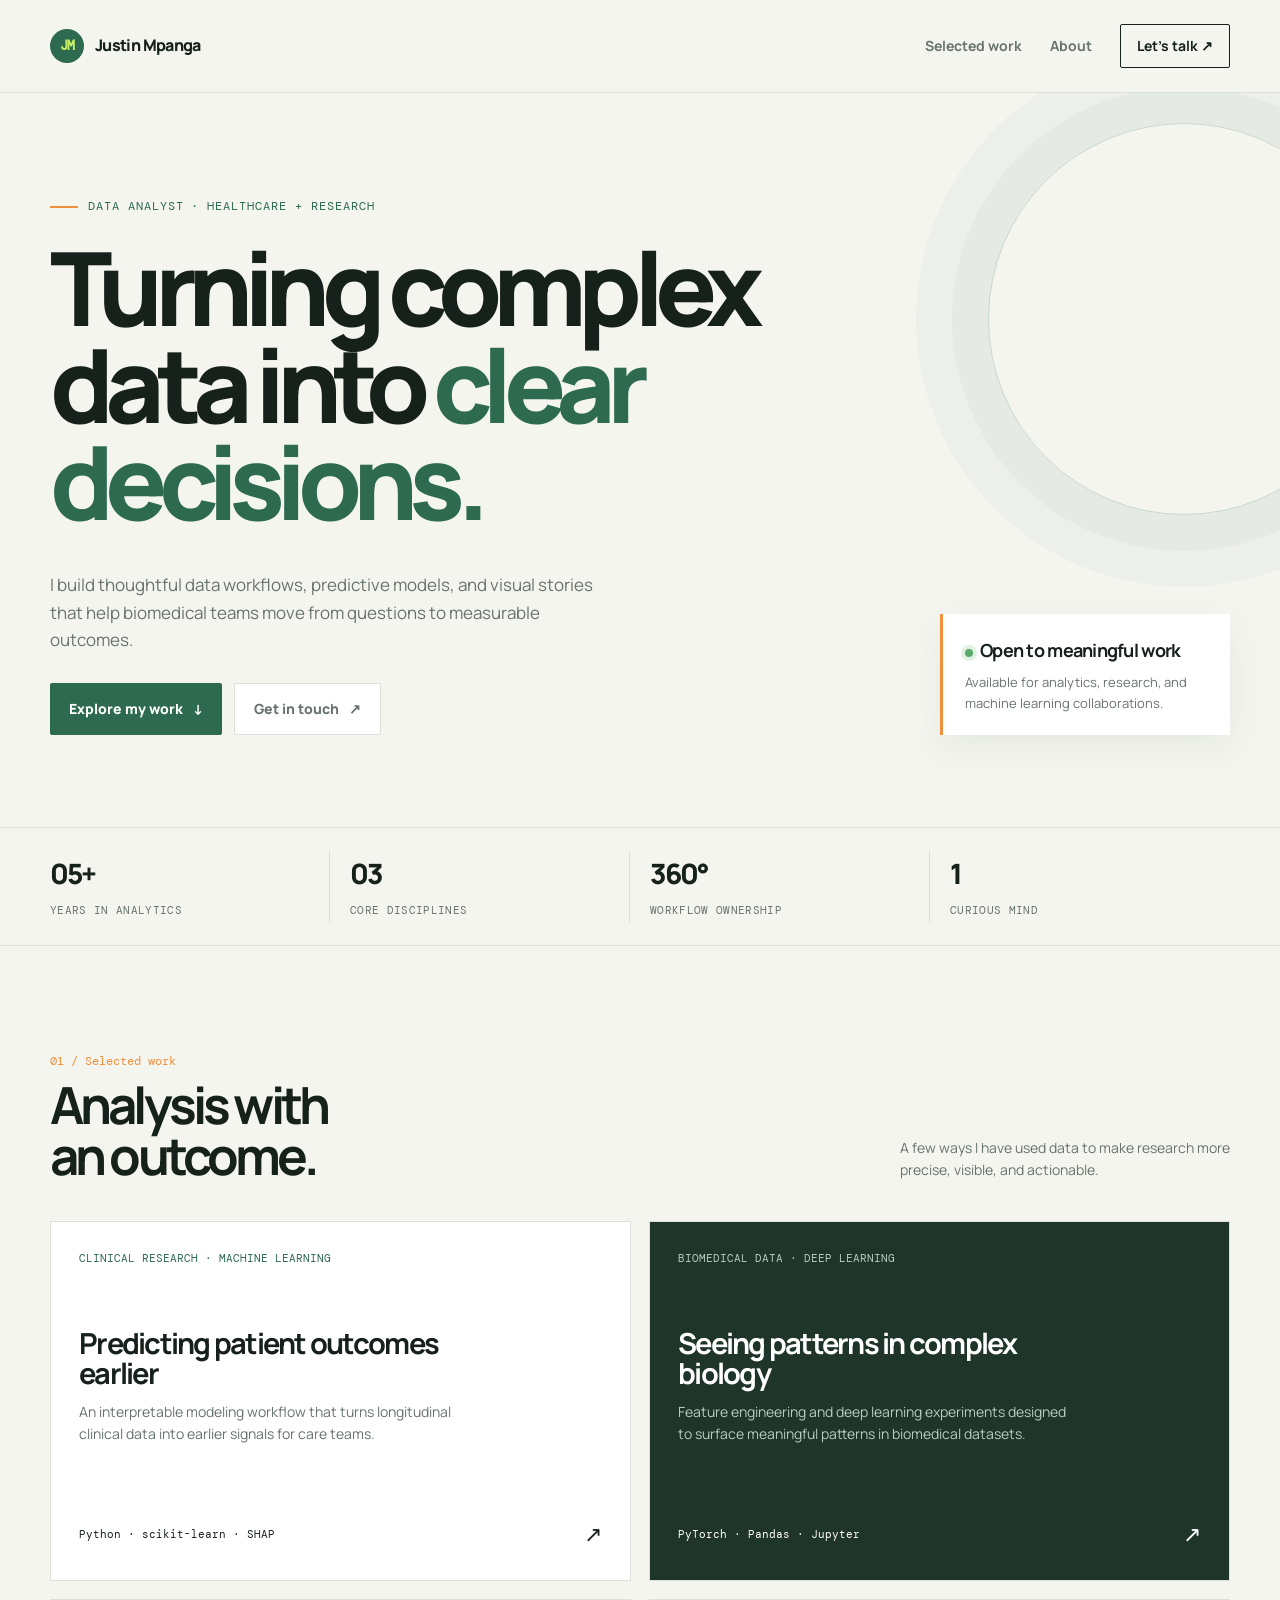
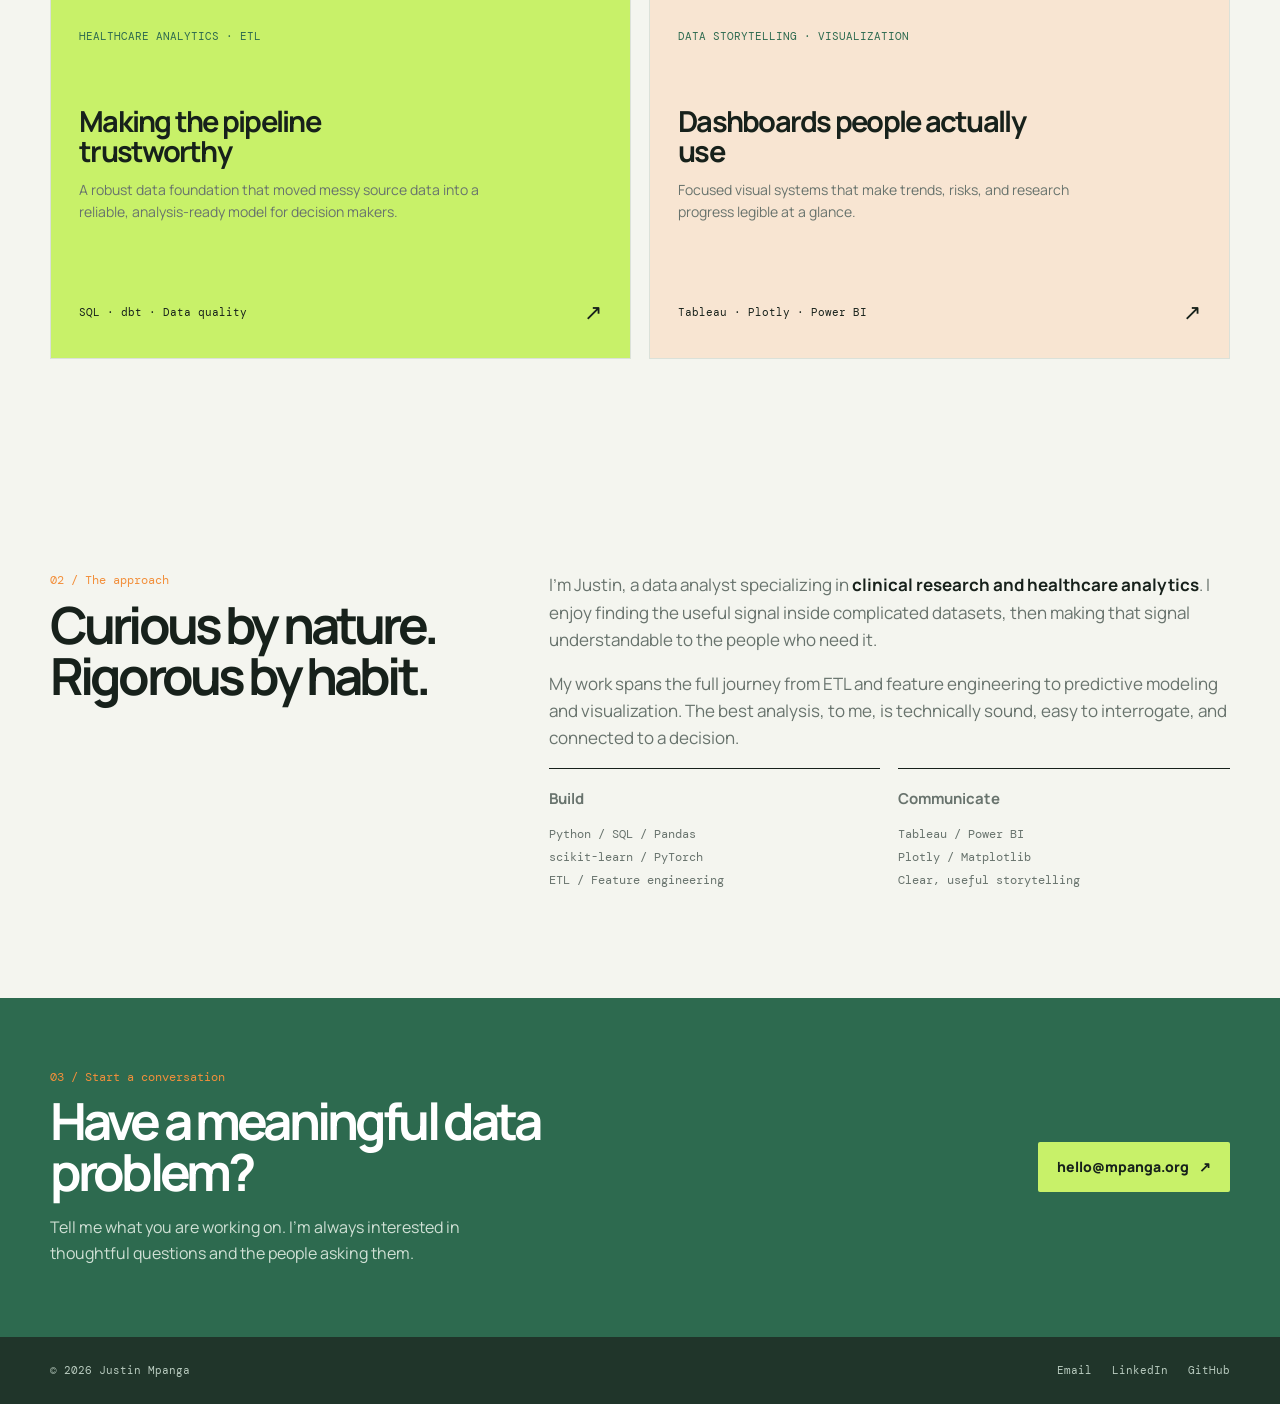
==== commit d3418108: "upload index html" ====
--- a/index.html
+++ b/index.html
@@ -1,214 +1,257 @@
-<!DOCTYPE HTML>
-<!--
-	Miniport by HTML5 UP
-	html5up.net | @ajlkn
-	Free for personal and commercial use under the CCA 3.0 license (html5up.net/license)
--->
-<html>
-	<head>
-		<title>Miniport by HTML5 UP</title>
-		<meta charset="utf-8" />
-		<meta name="viewport" content="width=device-width, initial-scale=1, user-scalable=no" />
-		<link rel="stylesheet" href="assets/css/main.css" />
-	</head>
-	<body class="is-preload">
-
-		<!-- Nav -->
-			<nav id="nav">
-				<ul class="container">
-					<li><a href="#top">Top</a></li>
-					<li><a href="#work">Work</a></li>
-					<li><a href="#portfolio">Portfolio</a></li>
-					<li><a href="#contact">Contact</a></li>
-				</ul>
-			</nav>
-
-		<!-- Home -->
-			<article id="top" class="wrapper style1">
-				<div class="container">
-					<div class="row">
-						<div class="col-4 col-5-large col-12-medium">
-							<span class="image fit"><img src="images/pic00.jpg" alt="" /></span>
-						</div>
-						<div class="col-8 col-7-large col-12-medium">
-							<header>
-								<h1>Hi. I'm <strong>Jane Doe</strong>.</h1>
-							</header>
-							<p>And this is <strong>Miniport</strong>, a free, fully responsive HTML5 site template designed by <a href="http://twitter.com/ajlkn">AJ</a> for <a href="http://html5up.net">HTML5 UP</a> &amp; released under the <a href="http://html5up.net/license">CCA license</a>.</p>
-							<a href="#work" class="button large scrolly">Learn about what I do</a>
-						</div>
-					</div>
-				</div>
-			</article>
-
-		<!-- Work -->
-			<article id="work" class="wrapper style2">
-				<div class="container">
-					<header>
-						<h2>Here's all the stuff I do.</h2>
-						<p>Odio turpis amet sed consequat eget posuere consequat.</p>
-					</header>
-					<div class="row aln-center">
-						<div class="col-4 col-6-medium col-12-small">
-							<section class="box style1">
-								<span class="icon featured fa-comments"></span>
-								<h3>Consequat lorem</h3>
-								<p>Ornare nulla proin odio consequat sapien vestibulum ipsum primis sed amet consequat lorem dolore.</p>
-							</section>
-						</div>
-						<div class="col-4 col-6-medium col-12-small">
-							<section class="box style1">
-								<span class="icon solid featured fa-camera-retro"></span>
-								<h3>Lorem dolor tempus</h3>
-								<p>Ornare nulla proin odio consequat sapien vestibulum ipsum primis sed amet consequat lorem dolore.</p>
-							</section>
-						</div>
-						<div class="col-4 col-6-medium col-12-small">
-							<section class="box style1">
-								<span class="icon featured fa-thumbs-up"></span>
-								<h3>Feugiat posuere</h3>
-								<p>Ornare nulla proin odio consequat sapien vestibulum ipsum primis sed amet consequat lorem dolore.</p>
-							</section>
-						</div>
-					</div>
-					<footer>
-						<p>Lorem ipsum dolor sit sapien vestibulum ipsum primis?</p>
-						<a href="#portfolio" class="button large scrolly">See some of my recent work</a>
-					</footer>
-				</div>
-			</article>
-
-		<!-- Portfolio -->
-			<article id="portfolio" class="wrapper style3">
-				<div class="container">
-					<header>
-						<h2>Here’s some stuff I made recently.</h2>
-						<p>Proin odio consequat  sapien vestibulum consequat lorem dolore feugiat.</p>
-					</header>
-					<div class="row">
-						<div class="col-4 col-6-medium col-12-small">
-							<article class="box style2">
-								<a href="#" class="image featured"><img src="images/pic01.jpg" alt="" /></a>
-								<h3><a href="#">Magna feugiat</a></h3>
-								<p>Ornare nulla proin odio consequat.</p>
-							</article>
-						</div>
-						<div class="col-4 col-6-medium col-12-small">
-							<article class="box style2">
-								<a href="#" class="image featured"><img src="images/pic02.jpg" alt="" /></a>
-								<h3><a href="#">Veroeros primis</a></h3>
-								<p>Ornare nulla proin odio consequat.</p>
-							</article>
-						</div>
-						<div class="col-4 col-6-medium col-12-small">
-							<article class="box style2">
-								<a href="#" class="image featured"><img src="images/pic03.jpg" alt="" /></a>
-								<h3><a href="#">Lorem ipsum</a></h3>
-								<p>Ornare nulla proin odio consequat.</p>
-							</article>
-						</div>
-						<div class="col-4 col-6-medium col-12-small">
-							<article class="box style2">
-								<a href="#" class="image featured"><img src="images/pic04.jpg" alt="" /></a>
-								<h3><a href="#">Tempus dolore</a></h3>
-								<p>Ornare nulla proin odio consequat.</p>
-							</article>
-						</div>
-						<div class="col-4 col-6-medium col-12-small">
-							<article class="box style2">
-								<a href="#" class="image featured"><img src="images/pic05.jpg" alt="" /></a>
-								<h3><a href="#">Feugiat aliquam</a></h3>
-								<p>Ornare nulla proin odio consequat.</p>
-							</article>
-						</div>
-						<div class="col-4 col-6-medium col-12-small">
-							<article class="box style2">
-								<a href="#" class="image featured"><img src="images/pic06.jpg" alt="" /></a>
-								<h3><a href="#">Sed amet ornare</a></h3>
-								<p>Ornare nulla proin odio consequat.</p>
-							</article>
-						</div>
-					</div>
-					<footer>
-						<p>Lorem ipsum dolor sit sapien vestibulum ipsum primis?</p>
-						<a href="#contact" class="button large scrolly">Get in touch with me</a>
-					</footer>
-				</div>
-			</article>
-
-		<!-- Contact -->
-			<article id="contact" class="wrapper style4">
-				<div class="container medium">
-					<header>
-						<h2>Have me make stuff for you.</h2>
-						<p>Ornare nulla proin odio consequat sapien vestibulum ipsum.</p>
-					</header>
-					<div class="row">
-						<div class="col-12">
-							<form method="post" action="#">
-								<div class="row">
-									<div class="col-6 col-12-small">
-										<input type="text" name="name" id="name" placeholder="Name" />
-									</div>
-									<div class="col-6 col-12-small">
-										<input type="text" name="email" id="email" placeholder="Email" />
-									</div>
-									<div class="col-12">
-										<input type="text" name="subject" id="subject" placeholder="Subject" />
-									</div>
-									<div class="col-12">
-										<textarea name="message" id="message" placeholder="Message"></textarea>
-									</div>
-									<div class="col-12">
-										<ul class="actions">
-											<li><input type="submit" value="Send Message" /></li>
-											<li><input type="reset" value="Clear Form" class="alt" /></li>
-										</ul>
-									</div>
-								</div>
-							</form>
-						</div>
-						<div class="col-12">
-							<hr />
-							<h3>Find me on ...</h3>
-							<ul class="social">
-								<li><a href="#" class="icon brands fa-twitter"><span class="label">Twitter</span></a></li>
-								<li><a href="#" class="icon brands fa-facebook-f"><span class="label">Facebook</span></a></li>
-								<li><a href="#" class="icon brands fa-dribbble"><span class="label">Dribbble</span></a></li>
-								<li><a href="#" class="icon brands fa-linkedin-in"><span class="label">LinkedIn</span></a></li>
-								<li><a href="#" class="icon brands fa-tumblr"><span class="label">Tumblr</span></a></li>
-								<li><a href="#" class="icon brands fa-google-plus"><span class="label">Google+</span></a></li>
-								<li><a href="#" class="icon brands fa-github"><span class="label">Github</span></a></li>
-								<!--
-								<li><a href="#" class="icon solid fa-rss"><span>RSS</span></a></li>
-								<li><a href="#" class="icon brands fa-instagram"><span>Instagram</span></a></li>
-								<li><a href="#" class="icon brands fa-foursquare"><span>Foursquare</span></a></li>
-								<li><a href="#" class="icon brands fa-skype"><span>Skype</span></a></li>
-								<li><a href="#" class="icon brands fa-soundcloud"><span>Soundcloud</span></a></li>
-								<li><a href="#" class="icon brands fa-youtube"><span>YouTube</span></a></li>
-								<li><a href="#" class="icon brands fa-blogger"><span>Blogger</span></a></li>
-								<li><a href="#" class="icon brands fa-flickr"><span>Flickr</span></a></li>
-								<li><a href="#" class="icon brands fa-vimeo"><span>Vimeo</span></a></li>
-								-->
-							</ul>
-							<hr />
-						</div>
-					</div>
-					<footer>
-						<ul id="copyright">
-							<li>&copy; Untitled. All rights reserved.</li><li>Design: <a href="http://html5up.net">HTML5 UP</a></li>
-						</ul>
-					</footer>
-				</div>
-			</article>
-
-		<!-- Scripts -->
-			<script src="assets/js/jquery.min.js"></script>
-			<script src="assets/js/jquery.scrolly.min.js"></script>
-			<script src="assets/js/browser.min.js"></script>
-			<script src="assets/js/breakpoints.min.js"></script>
-			<script src="assets/js/util.js"></script>
-			<script src="assets/js/main.js"></script>
-
-	</body>
-</html>+<!doctype html>
+<html lang="en">
+<head>
+  <meta charset="UTF-8">
+  <meta name="viewport" content="width=device-width, initial-scale=1.0">
+  <meta name="description" content="Justin Mpanga is a data analyst specializing in clinical research, healthcare analytics, and predictive modeling.">
+  <title>Justin Mpanga | Healthcare Data Analyst</title>
+  <link rel="preconnect" href="https://fonts.googleapis.com">
+  <link rel="preconnect" href="https://fonts.gstatic.com" crossorigin>
+  <link href="https://fonts.googleapis.com/css2?family=DM+Mono:wght@400;500&family=Manrope:wght@400;500;600;700;800&display=swap" rel="stylesheet">
+  <style>
+    :root {
+      --ink: #17211b;
+      --muted: #68736d;
+      --paper: #f4f5ef;
+      --panel: #ffffff;
+      --line: #dbe1d9;
+      --green: #2d6a4f;
+      --lime: #c8f169;
+      --orange: #f28f3b;
+      --dark-panel: #20352a;
+      --mono: "DM Mono", monospace;
+      --sans: "Manrope", sans-serif;
+    }
+
+    * { box-sizing: border-box; }
+    html { scroll-behavior: smooth; }
+    body {
+      margin: 0;
+      color: var(--ink);
+      background: var(--paper);
+      font-family: var(--sans);
+      line-height: 1.6;
+    }
+    a { color: inherit; text-decoration: none; }
+    .wrap { width: min(1180px, calc(100% - 48px)); margin: 0 auto; }
+
+    header {
+      padding: 24px 0;
+      border-bottom: 1px solid var(--line);
+      background: rgba(244, 245, 239, .9);
+      position: sticky;
+      top: 0;
+      z-index: 10;
+      backdrop-filter: blur(14px);
+    }
+    .nav { display: flex; align-items: center; justify-content: space-between; gap: 24px; }
+    .brand { display: flex; align-items: center; gap: 11px; font-weight: 800; letter-spacing: -.04em; }
+    .brand-mark {
+      display: grid; place-items: center; width: 34px; height: 34px;
+      border-radius: 50%; background: var(--green); color: var(--lime);
+      font-family: var(--mono); font-size: 13px; letter-spacing: -.1em;
+    }
+    nav { display: flex; align-items: center; gap: 28px; color: var(--muted); font-size: 14px; font-weight: 700; }
+    nav a { transition: color .2s ease; }
+    nav a:hover { color: var(--green); }
+    .nav-cta { padding: 10px 16px; border: 1px solid var(--ink); color: var(--ink); border-radius: 2px; }
+
+    .hero { padding: 104px 0 92px; position: relative; overflow: hidden; }
+    .hero::before {
+      content: ""; position: absolute; width: 390px; height: 390px; right: -100px; top: 30px;
+      border: 1px solid rgba(45, 106, 79, .22); border-radius: 50%;
+      box-shadow: 0 0 0 36px rgba(45, 106, 79, .04), 0 0 0 72px rgba(45, 106, 79, .03);
+      pointer-events: none;
+    }
+    .eyebrow { display: flex; align-items: center; gap: 10px; color: var(--green); font-family: var(--mono); text-transform: uppercase; font-size: 12px; letter-spacing: .08em; }
+    .eyebrow::before { content: ""; display: block; width: 28px; height: 2px; background: var(--orange); }
+    h1 { max-width: 860px; margin: 22px 0 24px; font-size: clamp(3.5rem, 8vw, 7.5rem); line-height: .95; letter-spacing: -.085em; font-weight: 800; }
+    h1 em { color: var(--green); font-style: normal; }
+    .hero-grid { display: grid; grid-template-columns: minmax(0, 1fr) 290px; gap: 70px; align-items: end; }
+    .hero-copy { max-width: 550px; color: var(--muted); font-size: 17px; }
+    .hero-actions { display: flex; flex-wrap: wrap; gap: 12px; margin-top: 30px; }
+    .button { display: inline-flex; align-items: center; gap: 10px; padding: 14px 19px; border-radius: 2px; font-weight: 800; font-size: 14px; transition: transform .2s ease, box-shadow .2s ease; }
+    .button:hover { transform: translateY(-3px); box-shadow: 0 8px 18px rgba(23, 33, 27, .12); }
+    .button-primary { background: var(--green); color: white; }
+    .button-secondary { border: 1px solid var(--line); background: var(--panel); }
+    .status-card { padding: 22px; border-left: 3px solid var(--orange); background: var(--panel); box-shadow: 0 12px 32px rgba(23, 33, 27, .06); }
+    .status-card strong { display: block; margin-bottom: 7px; font-size: 18px; letter-spacing: -.04em; }
+    .status-card p { margin: 0; color: var(--muted); font-size: 13px; }
+    .dot { display: inline-block; width: 8px; height: 8px; margin-right: 7px; border-radius: 50%; background: #59a96b; box-shadow: 0 0 0 4px #e1f2e3; }
+
+    .stats { padding: 23px 0; border-top: 1px solid var(--line); border-bottom: 1px solid var(--line); }
+    .stats-grid { display: grid; grid-template-columns: repeat(4, 1fr); gap: 20px; }
+    .stat { border-right: 1px solid var(--line); }
+    .stat:last-child { border: 0; }
+    .stat-number { display: block; font-size: 28px; font-weight: 800; letter-spacing: -.07em; }
+    .stat-label { color: var(--muted); font-family: var(--mono); font-size: 11px; text-transform: uppercase; letter-spacing: .03em; }
+
+    section { padding: 106px 0; }
+    .section-heading { display: flex; justify-content: space-between; align-items: end; gap: 24px; margin-bottom: 40px; }
+    .section-kicker { color: var(--orange); font-family: var(--mono); font-size: 12px; }
+    h2 { margin: 8px 0 0; font-size: clamp(2rem, 4vw, 3.7rem); line-height: 1; letter-spacing: -.075em; }
+    .section-note { max-width: 330px; margin: 0; color: var(--muted); font-size: 14px; }
+
+    .projects { display: grid; grid-template-columns: repeat(2, 1fr); gap: 18px; }
+    .project { min-height: 360px; padding: 28px; display: flex; flex-direction: column; justify-content: space-between; background: var(--panel); border: 1px solid var(--line); transition: transform .25s ease, border-color .25s ease; }
+    .project:hover { transform: translateY(-6px); border-color: var(--green); }
+    .project:nth-child(2) { background: var(--dark-panel); color: white; }
+    .project:nth-child(2) .project-type, .project:nth-child(2) .project-description { color: #b8cbbf; }
+    .project:nth-child(3) { background: var(--lime); }
+    .project:nth-child(4) { background: #f8e5d2; }
+    .project-type { color: var(--green); font-family: var(--mono); font-size: 11px; text-transform: uppercase; }
+    .project-title { max-width: 370px; margin: 60px 0 12px; font-size: 29px; line-height: 1.05; letter-spacing: -.06em; }
+    .project-description { max-width: 400px; margin: 0; color: var(--muted); font-size: 14px; }
+    .project-footer { display: flex; justify-content: space-between; align-items: center; margin-top: 35px; font-family: var(--mono); font-size: 11px; }
+    .project-link { font-size: 22px; }
+
+    .about-grid { display: grid; grid-template-columns: .75fr 1.25fr; gap: 90px; align-items: start; }
+    .about-copy { color: var(--muted); font-size: 17px; }
+    .about-copy p { margin-top: 0; }
+    .about-copy strong { color: var(--ink); }
+    .skills { display: grid; grid-template-columns: repeat(2, 1fr); gap: 18px; }
+    .skill-group { padding-top: 18px; border-top: 1px solid var(--ink); }
+    .skill-group h3 { margin: 0 0 12px; font-size: 15px; }
+    .skill-group p { margin: 0; color: var(--muted); font-family: var(--mono); font-size: 12px; line-height: 1.9; }
+
+    .contact { padding: 70px 0; background: var(--green); color: white; }
+    .contact-inner { display: flex; align-items: center; justify-content: space-between; gap: 40px; }
+    .contact h2 { max-width: 600px; }
+    .contact p { max-width: 430px; margin: 18px 0 0; color: #d0e0d5; }
+    .contact .button { flex-shrink: 0; background: var(--lime); color: var(--ink); }
+
+    footer { padding: 25px 0; background: var(--dark-panel); color: #b8cbbf; font-family: var(--mono); font-size: 11px; }
+    .footer-inner { display: flex; justify-content: space-between; gap: 20px; }
+    .footer-links { display: flex; gap: 20px; }
+    .footer-links a:hover { color: var(--lime); }
+
+    .reveal { opacity: 0; transform: translateY(18px); transition: opacity .7s ease, transform .7s ease; }
+    .reveal.visible { opacity: 1; transform: none; }
+    @media (max-width: 760px) {
+      .wrap { width: min(100% - 32px, 580px); }
+      header { padding: 16px 0; }
+      nav a:not(.nav-cta) { display: none; }
+      .hero { padding: 70px 0 65px; }
+      .hero-grid, .about-grid { grid-template-columns: 1fr; gap: 35px; }
+      h1 { font-size: clamp(3.4rem, 17vw, 6rem); }
+      .hero::before { right: -220px; top: 120px; }
+      .stats-grid { grid-template-columns: repeat(2, 1fr); gap: 22px 10px; }
+      .stat:nth-child(2) { border: 0; }
+      section { padding: 75px 0; }
+      .section-heading, .contact-inner { display: block; }
+      .section-note { margin-top: 20px; }
+      .projects, .skills { grid-template-columns: 1fr; }
+      .project { min-height: 320px; }
+      .contact .button { margin-top: 28px; }
+      .footer-inner { display: block; }
+      .footer-links { margin-top: 12px; }
+    }
+  </style>
+</head>
+<body>
+  <header>
+    <div class="wrap nav">
+      <a class="brand" href="#top" aria-label="Justin Mpanga home"><span class="brand-mark">JM</span> Justin Mpanga</a>
+      <nav aria-label="Primary navigation">
+        <a href="#work">Selected work</a>
+        <a href="#about">About</a>
+        <a class="nav-cta" href="mailto:hello@mpanga.org">Let's talk ↗</a>
+      </nav>
+    </div>
+  </header>
+
+  <main id="top">
+    <section class="hero">
+      <div class="wrap">
+        <div class="eyebrow reveal">Data analyst · Healthcare + research</div>
+        <h1 class="reveal">Turning complex data into <em>clear decisions.</em></h1>
+        <div class="hero-grid">
+          <div class="hero-copy reveal">
+            <p>I build thoughtful data workflows, predictive models, and visual stories that help biomedical teams move from questions to measurable outcomes.</p>
+            <div class="hero-actions">
+              <a class="button button-primary" href="#work">Explore my work <span>↓</span></a>
+              <a class="button button-secondary" href="mailto:hello@mpanga.org">Get in touch <span>↗</span></a>
+            </div>
+          </div>
+          <aside class="status-card reveal">
+            <strong><span class="dot"></span>Open to meaningful work</strong>
+            <p>Available for analytics, research, and machine learning collaborations.</p>
+          </aside>
+        </div>
+      </div>
+    </section>
+
+    <div class="stats">
+      <div class="wrap stats-grid">
+        <div class="stat reveal"><span class="stat-number">05+</span><span class="stat-label">Years in analytics</span></div>
+        <div class="stat reveal"><span class="stat-number">03</span><span class="stat-label">Core disciplines</span></div>
+        <div class="stat reveal"><span class="stat-number">360°</span><span class="stat-label">Workflow ownership</span></div>
+        <div class="stat reveal"><span class="stat-number">1</span><span class="stat-label">Curious mind</span></div>
+      </div>
+    </div>
+
+    <section id="work">
+      <div class="wrap">
+        <div class="section-heading reveal">
+          <div><div class="section-kicker">01 / Selected work</div><h2>Analysis with<br>an outcome.</h2></div>
+          <p class="section-note">A few ways I have used data to make research more precise, visible, and actionable.</p>
+        </div>
+        <div class="projects">
+          <article class="project reveal">
+            <div><div class="project-type">Clinical research · Machine learning</div><h3 class="project-title">Predicting patient outcomes earlier</h3><p class="project-description">An interpretable modeling workflow that turns longitudinal clinical data into earlier signals for care teams.</p></div>
+            <div class="project-footer"><span>Python · scikit-learn · SHAP</span><span class="project-link">↗</span></div>
+          </article>
+          <article class="project reveal">
+            <div><div class="project-type">Biomedical data · Deep learning</div><h3 class="project-title">Seeing patterns in complex biology</h3><p class="project-description">Feature engineering and deep learning experiments designed to surface meaningful patterns in biomedical datasets.</p></div>
+            <div class="project-footer"><span>PyTorch · Pandas · Jupyter</span><span class="project-link">↗</span></div>
+          </article>
+          <article class="project reveal">
+            <div><div class="project-type">Healthcare analytics · ETL</div><h3 class="project-title">Making the pipeline trustworthy</h3><p class="project-description">A robust data foundation that moved messy source data into a reliable, analysis-ready model for decision makers.</p></div>
+            <div class="project-footer"><span>SQL · dbt · Data quality</span><span class="project-link">↗</span></div>
+          </article>
+          <article class="project reveal">
+            <div><div class="project-type">Data storytelling · Visualization</div><h3 class="project-title">Dashboards people actually use</h3><p class="project-description">Focused visual systems that make trends, risks, and research progress legible at a glance.</p></div>
+            <div class="project-footer"><span>Tableau · Plotly · Power BI</span><span class="project-link">↗</span></div>
+          </article>
+        </div>
+      </div>
+    </section>
+
+    <section id="about">
+      <div class="wrap about-grid">
+        <div class="reveal"><div class="section-kicker">02 / The approach</div><h2>Curious by nature.<br>Rigorous by habit.</h2></div>
+        <div class="about-copy reveal">
+          <p>I’m Justin, a data analyst specializing in <strong>clinical research and healthcare analytics</strong>. I enjoy finding the useful signal inside complicated datasets, then making that signal understandable to the people who need it.</p>
+          <p>My work spans the full journey from ETL and feature engineering to predictive modeling and visualization. The best analysis, to me, is technically sound, easy to interrogate, and connected to a decision.</p>
+          <div class="skills">
+            <div class="skill-group"><h3>Build</h3><p>Python / SQL / Pandas<br>scikit-learn / PyTorch<br>ETL / Feature engineering</p></div>
+            <div class="skill-group"><h3>Communicate</h3><p>Tableau / Power BI<br>Plotly / Matplotlib<br>Clear, useful storytelling</p></div>
+          </div>
+        </div>
+      </div>
+    </section>
+
+    <section class="contact">
+      <div class="wrap contact-inner">
+        <div><div class="section-kicker">03 / Start a conversation</div><h2>Have a meaningful data problem?</h2><p>Tell me what you are working on. I’m always interested in thoughtful questions and the people asking them.</p></div>
+        <a class="button" href="mailto:hello@mpanga.org">hello@mpanga.org <span>↗</span></a>
+      </div>
+    </section>
+  </main>
+
+  <footer>
+    <div class="wrap footer-inner"><span>© 2026 Justin Mpanga</span><div class="footer-links"><a href="mailto:hello@mpanga.org">Email</a><a href="https://www.linkedin.com" target="_blank" rel="noreferrer">LinkedIn</a><a href="https://github.com" target="_blank" rel="noreferrer">GitHub</a></div></div>
+  </footer>
+  <script>
+    const observer = new IntersectionObserver((entries) => {
+      entries.forEach((entry) => {
+        if (entry.isIntersecting) {
+          entry.target.classList.add('visible');
+          observer.unobserve(entry.target);
+        }
+      });
+    }, { threshold: 0.12 });
+    document.querySelectorAll('.reveal').forEach((element) => observer.observe(element));
+  </script>
+</body>
+</html>
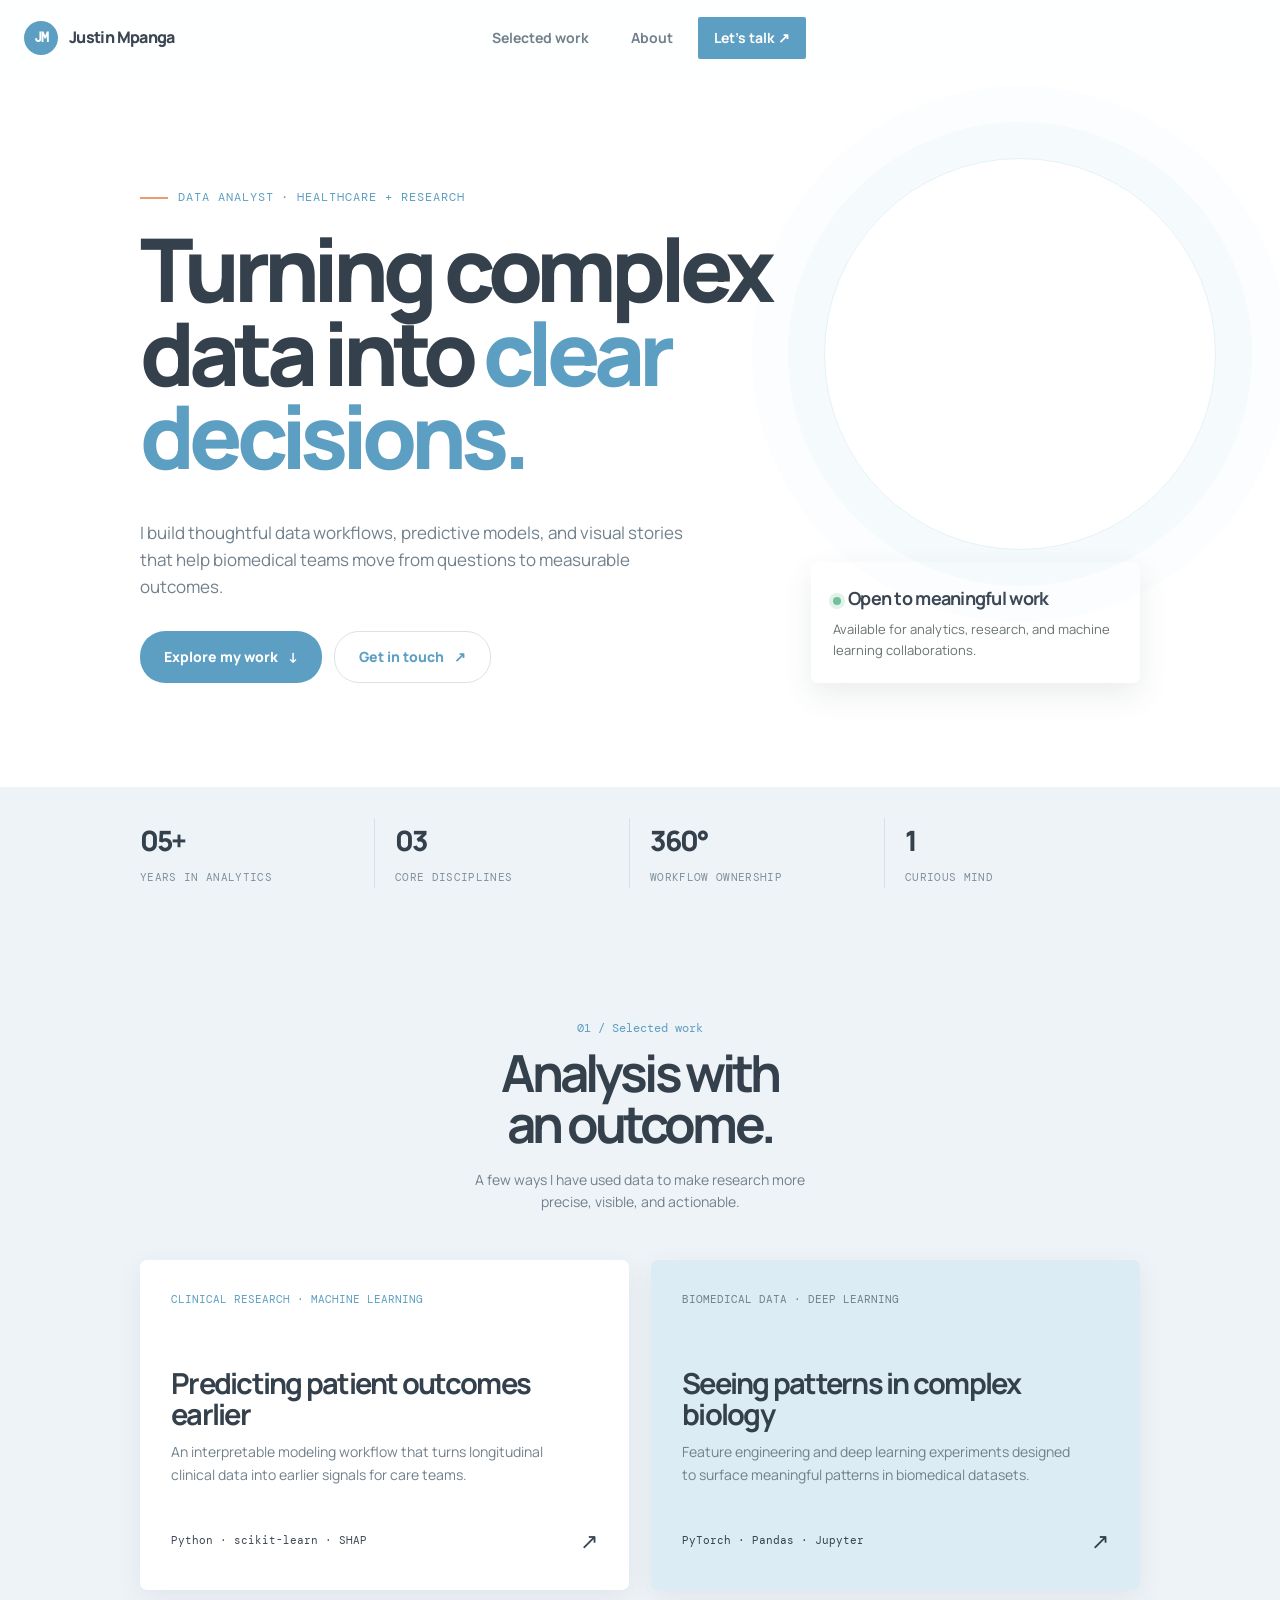
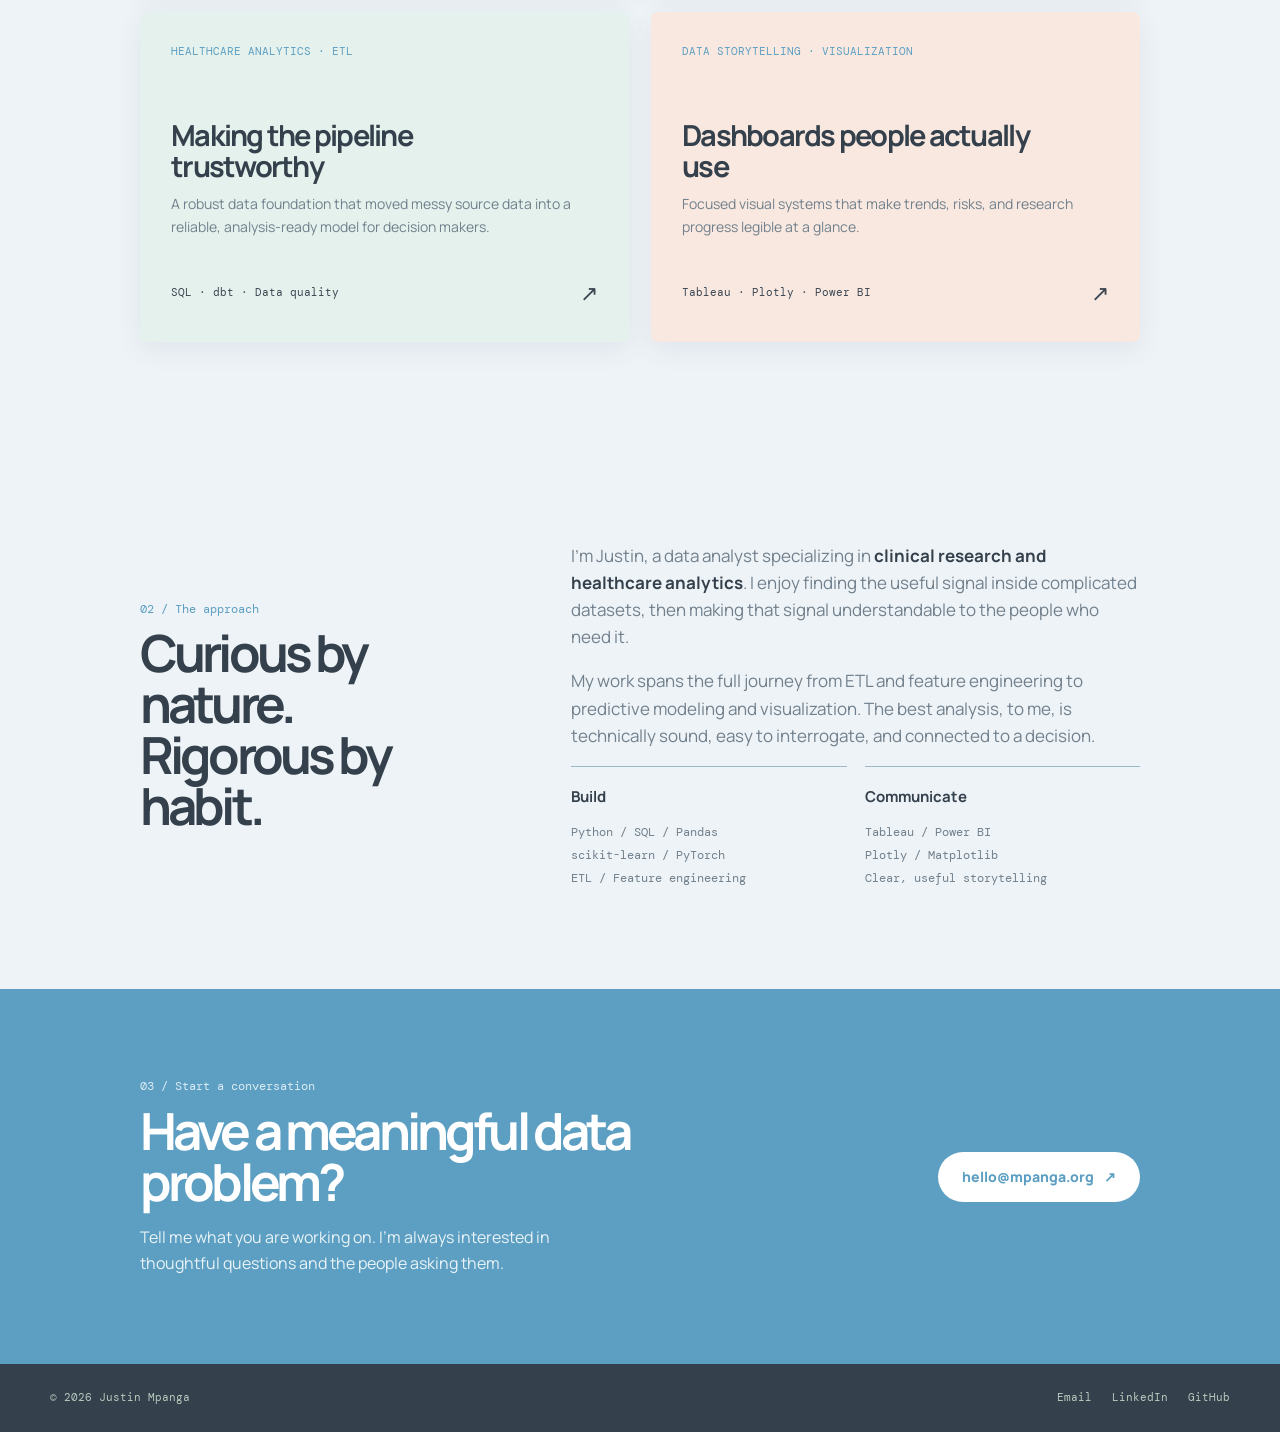
==== commit 6d8d3b98: "Update html" ====
--- a/index.html
+++ b/index.html
@@ -3,7 +3,7 @@
 <head>
   <meta charset="UTF-8">
   <meta name="viewport" content="width=device-width, initial-scale=1.0">
-  <meta name="description" content="Justin Mpanga is a data analyst specializing in clinical research, healthcare analytics, and predictive modeling.">
+  <meta name="description" content="Justin Mpanga is a data analyst specializing in healthcare analytics, and predictive modeling.">
   <title>Justin Mpanga | Healthcare Data Analyst</title>
   <link rel="preconnect" href="https://fonts.googleapis.com">
   <link rel="preconnect" href="https://fonts.gstatic.com" crossorigin>
@@ -145,6 +145,69 @@
       .contact .button { margin-top: 28px; }
       .footer-inner { display: block; }
       .footer-links { margin-top: 12px; }
+    }
+
+    body { background: #eef3f7; color: #3b4652; }
+    header { padding: 0; border: 0; background: rgba(255, 255, 255, .94); }
+    .nav { min-height: 76px; justify-content: center; }
+    .brand { position: absolute; left: 24px; color: #3b4652; }
+    .brand-mark { background: #5d9fc2; color: white; }
+    nav { gap: 8px; color: #71808c; }
+    nav a { padding: 11px 17px; border-radius: 22px; }
+    nav a:hover, nav .nav-cta { background: #5d9fc2; color: white; }
+    .nav-cta { border: 0; }
+    .hero { padding: 112px 0 104px; background: white; }
+    .hero::before { right: 5%; top: 82px; border-color: rgba(93, 159, 194, .16); box-shadow: 0 0 0 36px rgba(93, 159, 194, .035), 0 0 0 72px rgba(93, 159, 194, .025); }
+    .hero .wrap, section .wrap, .stats .wrap, .contact .wrap { max-width: 1000px; }
+    .eyebrow, .section-kicker { color: #5d9fc2; }
+    .eyebrow::before { background: #ed9a70; }
+    h1 { max-width: 720px; margin-top: 20px; color: #34404b; font-size: clamp(3rem, 7vw, 5.5rem); letter-spacing: -.07em; }
+    h1 em { color: #5d9fc2; }
+    .hero-grid { grid-template-columns: 1.3fr .7fr; gap: 60px; }
+    .hero-copy { color: #71808c; }
+    .button { border-radius: 25px; padding: 14px 24px; }
+    .button-primary { background: #5d9fc2; }
+    .button-secondary { border-color: #d9e3ea; color: #5d9fc2; }
+    .status-card { border-left: 0; border-radius: 7px; box-shadow: 0 12px 30px rgba(56, 75, 90, .1); }
+    .dot { background: #72bf9c; box-shadow: 0 0 0 4px #e0f2e9; }
+    .stats { padding: 31px 0; border: 0; background: #eef3f7; }
+    .stat { border-right-color: #d6e0e7; }
+    .stat-number { color: #34404b; }
+    .stat-label { color: #81909b; }
+    section { padding: 100px 0; }
+    section:nth-of-type(odd) { background: white; }
+    .section-heading { text-align: center; display: block; margin-bottom: 46px; }
+    h2 { color: #34404b; font-size: clamp(2rem, 4vw, 3.4rem); }
+    .section-note { margin: 20px auto 0; color: #71808c; }
+    .projects { gap: 22px; }
+    .project { min-height: 330px; padding: 31px; border: 0; border-radius: 7px; box-shadow: 0 8px 26px rgba(56, 75, 90, .08); }
+    .project:hover { border: 0; transform: translateY(-5px); }
+    .project:nth-child(2) { background: #dcecf4; color: #34404b; }
+    .project:nth-child(2) .project-type, .project:nth-child(2) .project-description { color: #71808c; }
+    .project:nth-child(3) { background: #e4f1ec; }
+    .project:nth-child(4) { background: #f8e8e0; }
+    .project-type { color: #5d9fc2; }
+    .project-title { color: #34404b; }
+    .project-description { color: #71808c; }
+    #about { background: #eef3f7; }
+    .about-grid { align-items: center; }
+    .about-copy { color: #71808c; }
+    .about-copy strong, .skill-group h3 { color: #34404b; }
+    .skill-group { border-top-color: #9cb7c6; }
+    .skill-group p { color: #71808c; }
+    .contact { padding: 88px 0; background: #5d9fc2; }
+    .contact h2 { color: white; }
+    .contact .section-kicker { color: #dcecf4; }
+    .contact p { color: #e9f3f7; }
+    .contact .button { background: white; color: #5d9fc2; }
+    footer { background: #34404b; }
+    @media (max-width: 760px) {
+      .brand { position: static; }
+      .nav { justify-content: space-between; }
+      .hero { padding: 76px 0 70px; }
+      .hero-grid { grid-template-columns: 1fr; gap: 30px; }
+      .section-heading { text-align: left; }
+      .section-note { margin-left: 0; }
     }
   </style>
 </head>
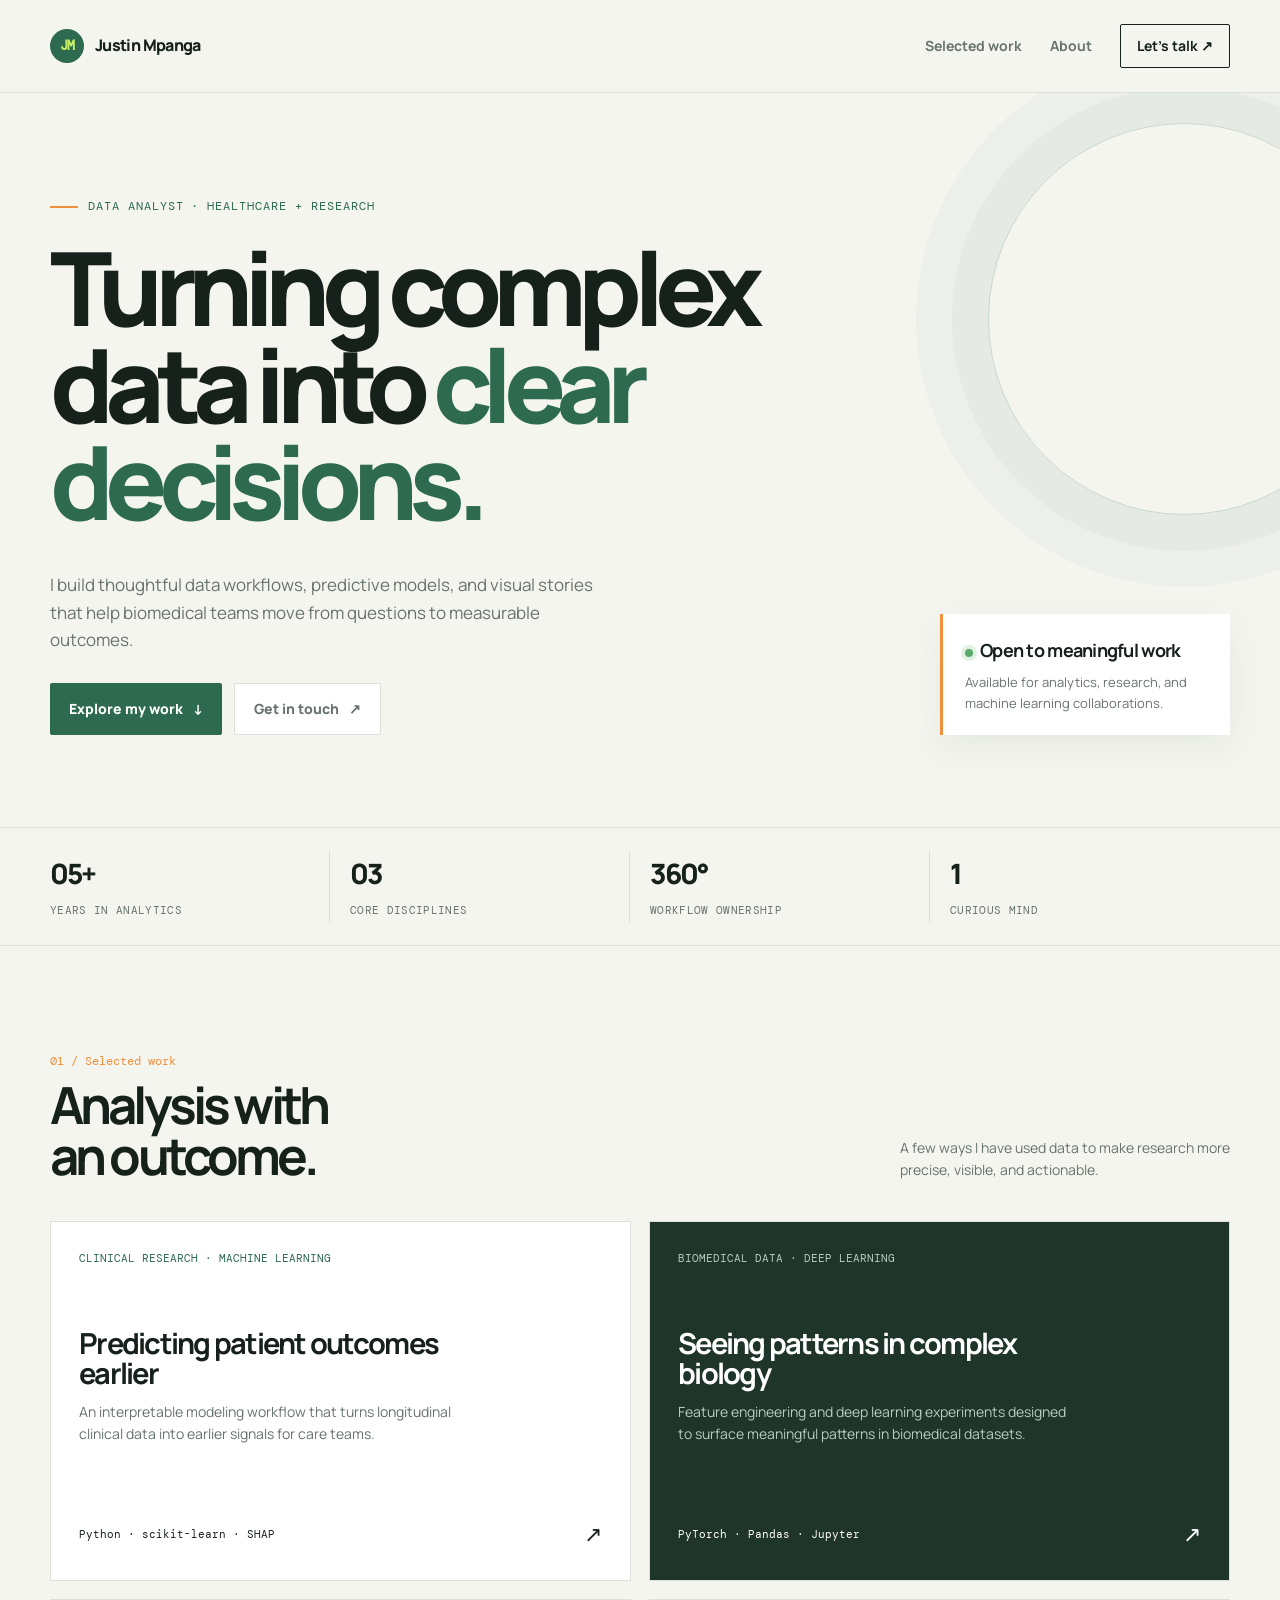
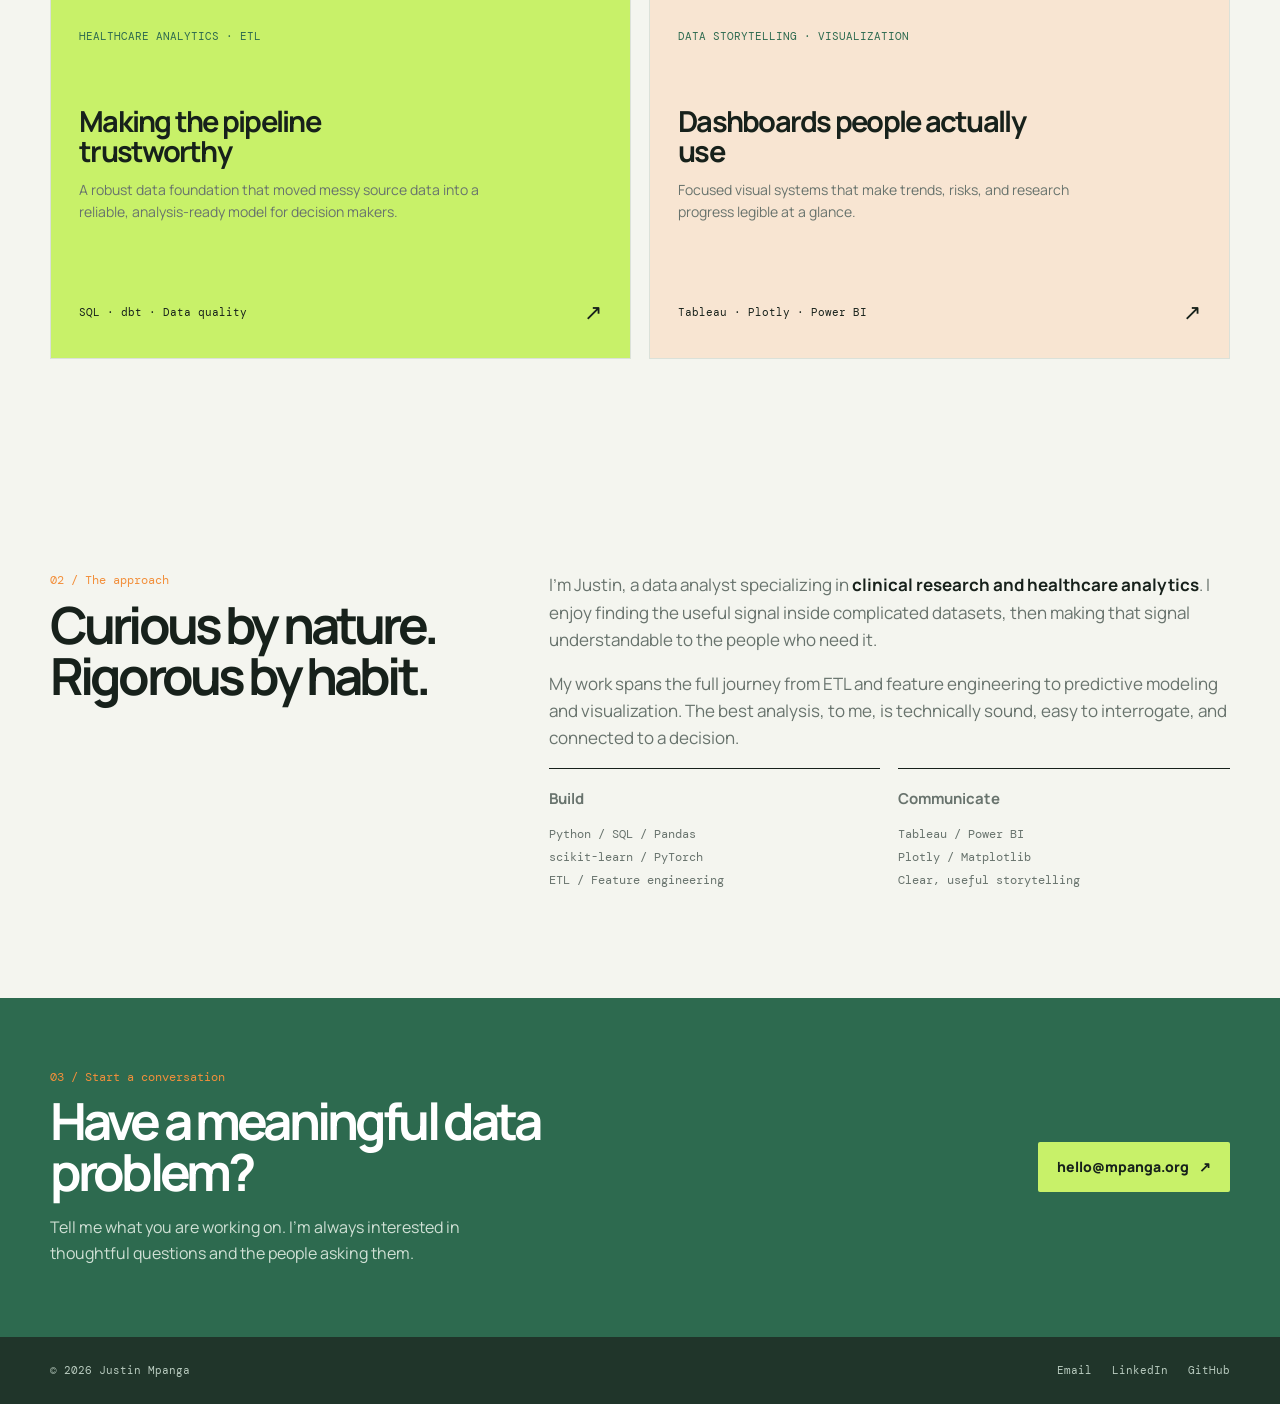
==== commit 979275ef: "Revert html" ====
--- a/index.html
+++ b/index.html
@@ -147,68 +147,6 @@
       .footer-links { margin-top: 12px; }
     }
 
-    body { background: #eef3f7; color: #3b4652; }
-    header { padding: 0; border: 0; background: rgba(255, 255, 255, .94); }
-    .nav { min-height: 76px; justify-content: center; }
-    .brand { position: absolute; left: 24px; color: #3b4652; }
-    .brand-mark { background: #5d9fc2; color: white; }
-    nav { gap: 8px; color: #71808c; }
-    nav a { padding: 11px 17px; border-radius: 22px; }
-    nav a:hover, nav .nav-cta { background: #5d9fc2; color: white; }
-    .nav-cta { border: 0; }
-    .hero { padding: 112px 0 104px; background: white; }
-    .hero::before { right: 5%; top: 82px; border-color: rgba(93, 159, 194, .16); box-shadow: 0 0 0 36px rgba(93, 159, 194, .035), 0 0 0 72px rgba(93, 159, 194, .025); }
-    .hero .wrap, section .wrap, .stats .wrap, .contact .wrap { max-width: 1000px; }
-    .eyebrow, .section-kicker { color: #5d9fc2; }
-    .eyebrow::before { background: #ed9a70; }
-    h1 { max-width: 720px; margin-top: 20px; color: #34404b; font-size: clamp(3rem, 7vw, 5.5rem); letter-spacing: -.07em; }
-    h1 em { color: #5d9fc2; }
-    .hero-grid { grid-template-columns: 1.3fr .7fr; gap: 60px; }
-    .hero-copy { color: #71808c; }
-    .button { border-radius: 25px; padding: 14px 24px; }
-    .button-primary { background: #5d9fc2; }
-    .button-secondary { border-color: #d9e3ea; color: #5d9fc2; }
-    .status-card { border-left: 0; border-radius: 7px; box-shadow: 0 12px 30px rgba(56, 75, 90, .1); }
-    .dot { background: #72bf9c; box-shadow: 0 0 0 4px #e0f2e9; }
-    .stats { padding: 31px 0; border: 0; background: #eef3f7; }
-    .stat { border-right-color: #d6e0e7; }
-    .stat-number { color: #34404b; }
-    .stat-label { color: #81909b; }
-    section { padding: 100px 0; }
-    section:nth-of-type(odd) { background: white; }
-    .section-heading { text-align: center; display: block; margin-bottom: 46px; }
-    h2 { color: #34404b; font-size: clamp(2rem, 4vw, 3.4rem); }
-    .section-note { margin: 20px auto 0; color: #71808c; }
-    .projects { gap: 22px; }
-    .project { min-height: 330px; padding: 31px; border: 0; border-radius: 7px; box-shadow: 0 8px 26px rgba(56, 75, 90, .08); }
-    .project:hover { border: 0; transform: translateY(-5px); }
-    .project:nth-child(2) { background: #dcecf4; color: #34404b; }
-    .project:nth-child(2) .project-type, .project:nth-child(2) .project-description { color: #71808c; }
-    .project:nth-child(3) { background: #e4f1ec; }
-    .project:nth-child(4) { background: #f8e8e0; }
-    .project-type { color: #5d9fc2; }
-    .project-title { color: #34404b; }
-    .project-description { color: #71808c; }
-    #about { background: #eef3f7; }
-    .about-grid { align-items: center; }
-    .about-copy { color: #71808c; }
-    .about-copy strong, .skill-group h3 { color: #34404b; }
-    .skill-group { border-top-color: #9cb7c6; }
-    .skill-group p { color: #71808c; }
-    .contact { padding: 88px 0; background: #5d9fc2; }
-    .contact h2 { color: white; }
-    .contact .section-kicker { color: #dcecf4; }
-    .contact p { color: #e9f3f7; }
-    .contact .button { background: white; color: #5d9fc2; }
-    footer { background: #34404b; }
-    @media (max-width: 760px) {
-      .brand { position: static; }
-      .nav { justify-content: space-between; }
-      .hero { padding: 76px 0 70px; }
-      .hero-grid { grid-template-columns: 1fr; gap: 30px; }
-      .section-heading { text-align: left; }
-      .section-note { margin-left: 0; }
-    }
   </style>
 </head>
 <body>
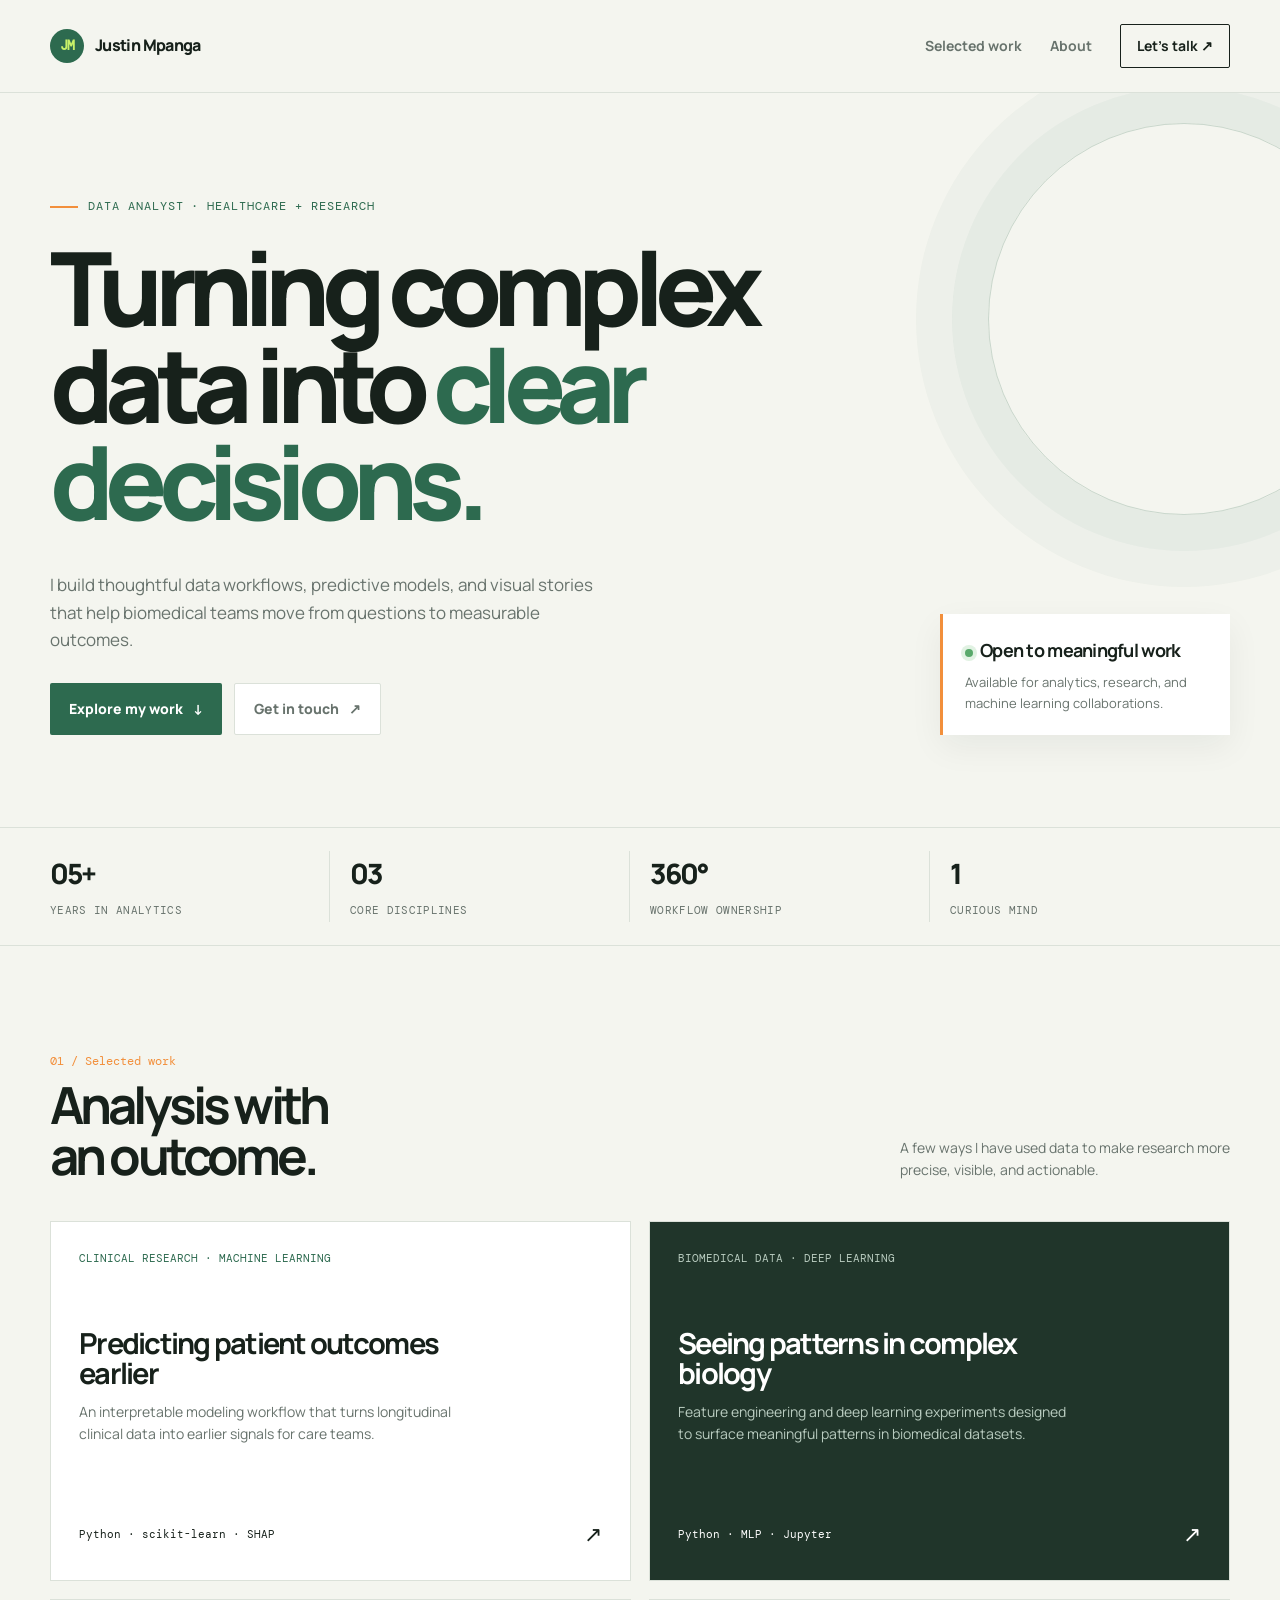
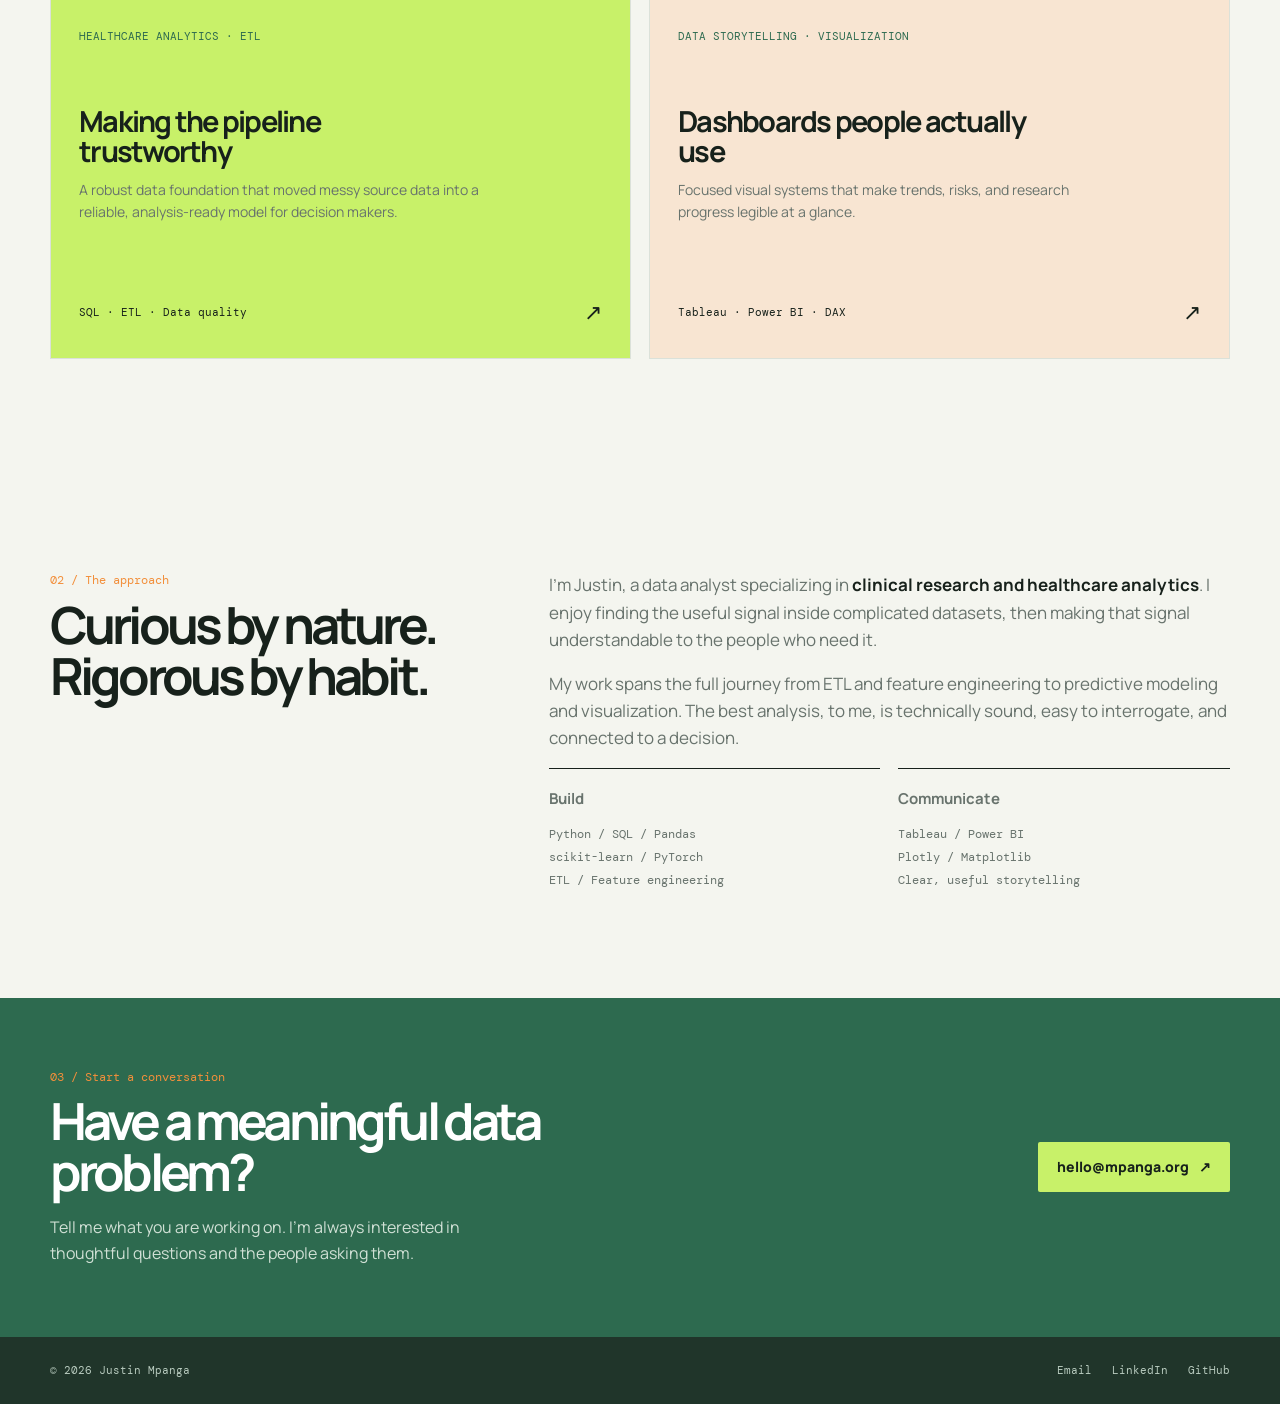
==== commit d8ed9077: "Updated projects" ====
--- a/index.html
+++ b/index.html
@@ -200,19 +200,19 @@
         <div class="projects">
           <article class="project reveal">
             <div><div class="project-type">Clinical research · Machine learning</div><h3 class="project-title">Predicting patient outcomes earlier</h3><p class="project-description">An interpretable modeling workflow that turns longitudinal clinical data into earlier signals for care teams.</p></div>
-            <div class="project-footer"><span>Python · scikit-learn · SHAP</span><span class="project-link">↗</span></div>
+            <div class="project-footer"><span>Python · scikit-learn · SHAP</span><a class="project-link" href="notebooks/diabetes_burden_models.ipynb" aria-label="Open diabetes burden notebook">↗</a></div>
           </article>
           <article class="project reveal">
             <div><div class="project-type">Biomedical data · Deep learning</div><h3 class="project-title">Seeing patterns in complex biology</h3><p class="project-description">Feature engineering and deep learning experiments designed to surface meaningful patterns in biomedical datasets.</p></div>
-            <div class="project-footer"><span>PyTorch · Pandas · Jupyter</span><span class="project-link">↗</span></div>
+            <div class="project-footer"><span>Python · MLP · Jupyter</span><a class="project-link" href="notebooks/diabetes_burden_models.ipynb" aria-label="Open modeling notebook">↗</a></div>
           </article>
           <article class="project reveal">
             <div><div class="project-type">Healthcare analytics · ETL</div><h3 class="project-title">Making the pipeline trustworthy</h3><p class="project-description">A robust data foundation that moved messy source data into a reliable, analysis-ready model for decision makers.</p></div>
-            <div class="project-footer"><span>SQL · dbt · Data quality</span><span class="project-link">↗</span></div>
+            <div class="project-footer"><span>SQL · ETL · Data quality</span><a class="project-link" href="sql/claims_reimbursement_analysis.sql" aria-label="Open SQL analysis">↗</a></div>
           </article>
           <article class="project reveal">
             <div><div class="project-type">Data storytelling · Visualization</div><h3 class="project-title">Dashboards people actually use</h3><p class="project-description">Focused visual systems that make trends, risks, and research progress legible at a glance.</p></div>
-            <div class="project-footer"><span>Tableau · Plotly · Power BI</span><span class="project-link">↗</span></div>
+            <div class="project-footer"><span>Tableau · Power BI · DAX</span><a class="project-link" href="dashboard_specs/tableau_powerbi_healthcare_dashboard.md" aria-label="Open dashboard specification">↗</a></div>
           </article>
         </div>
       </div>
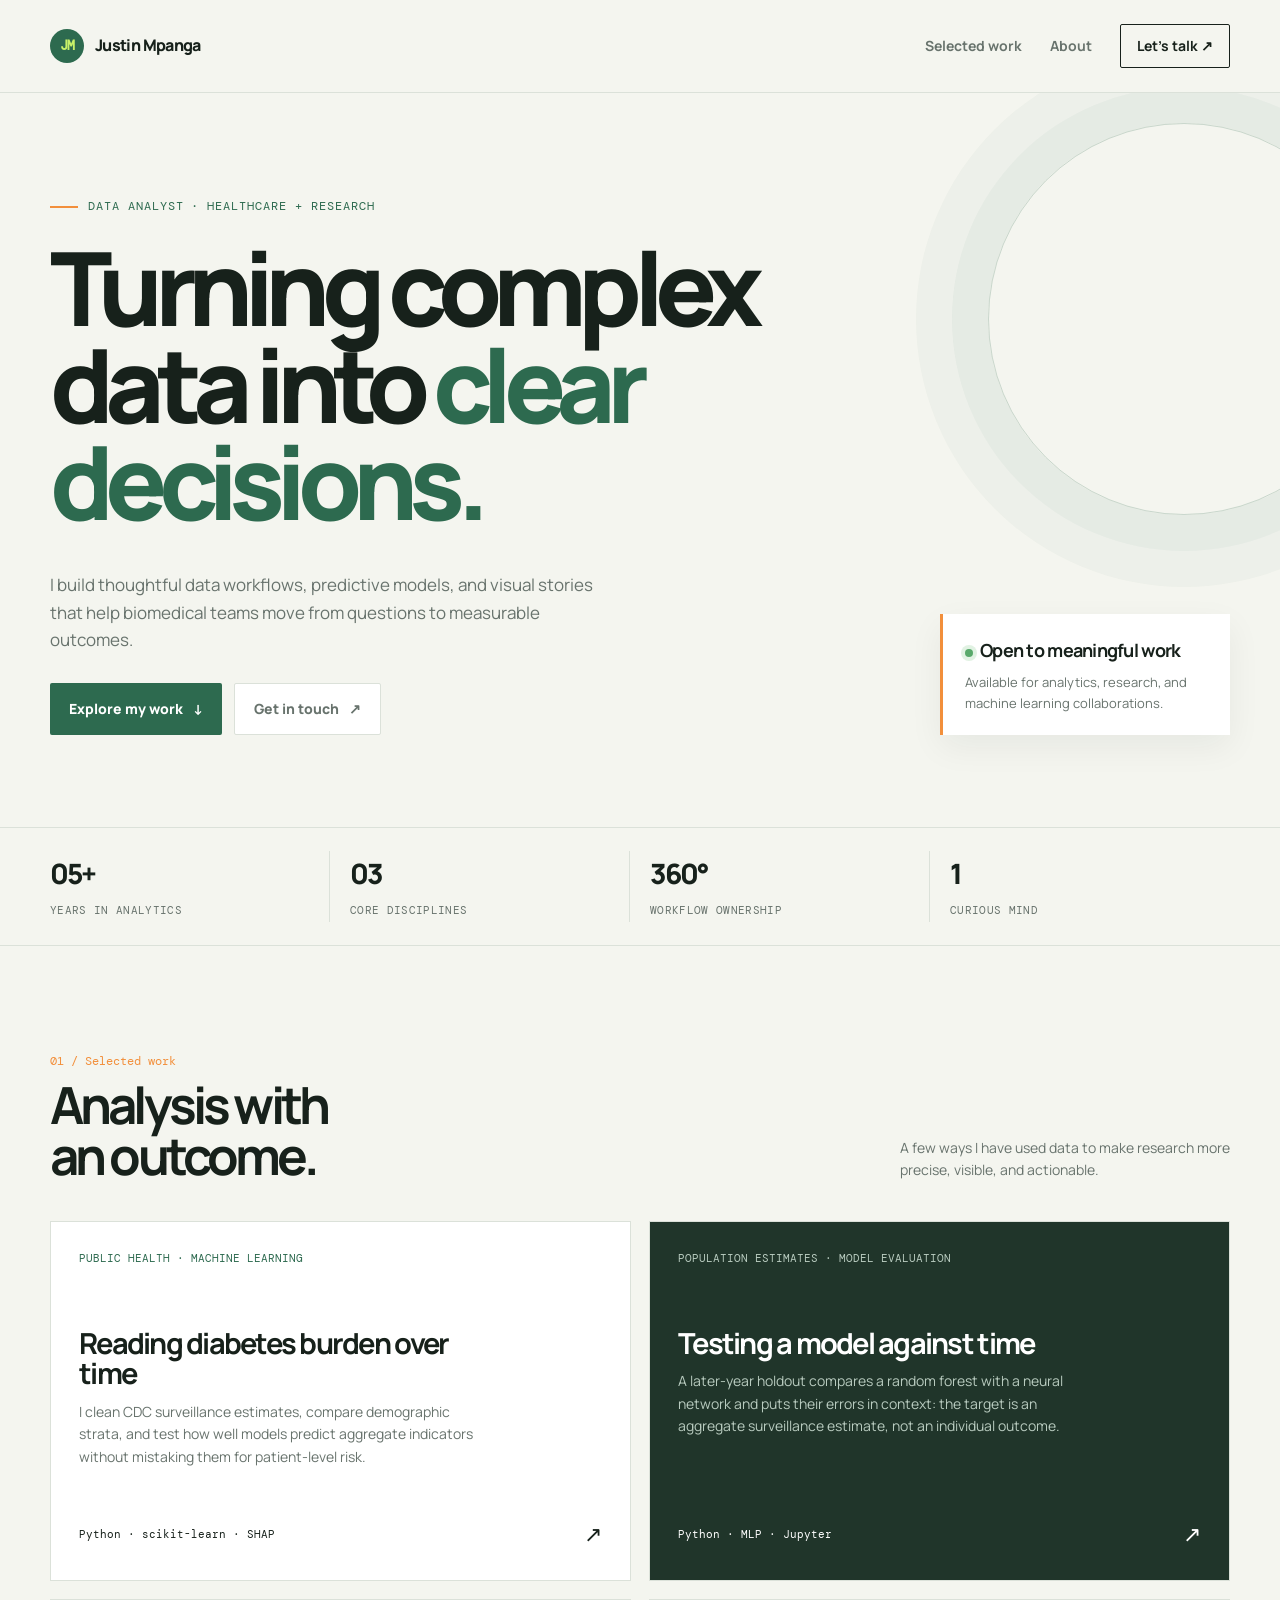
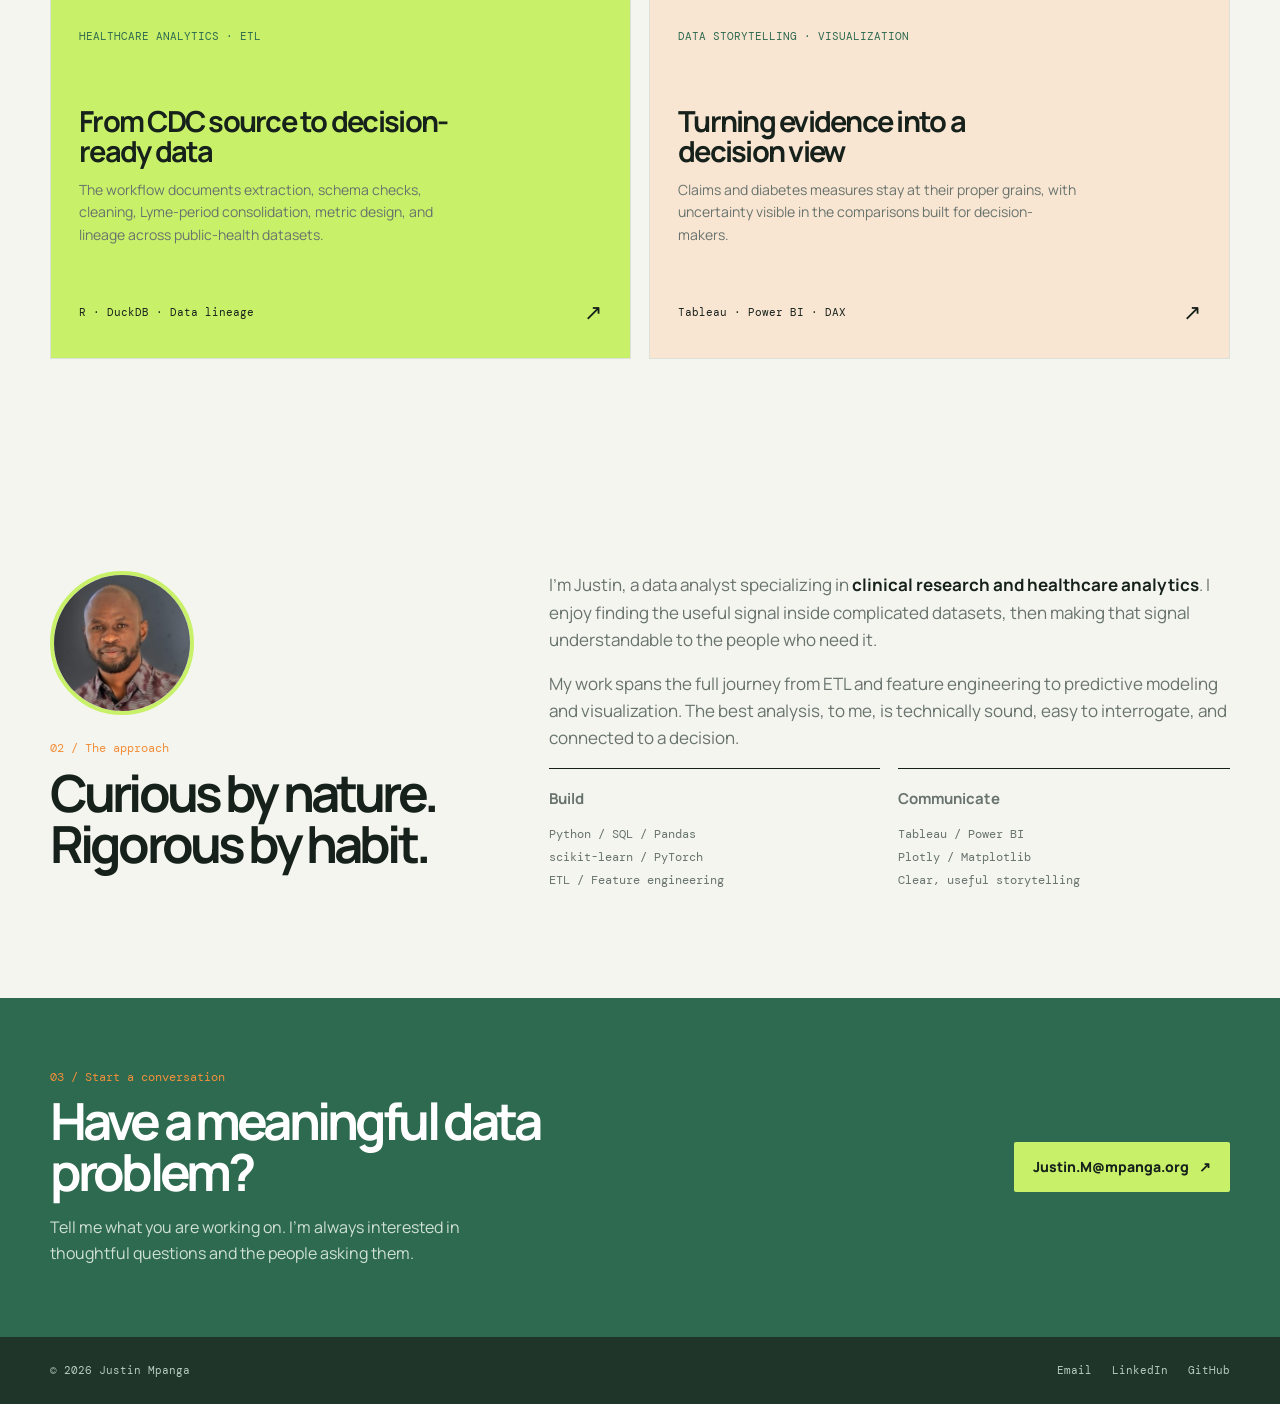
==== commit 027bd44c: "Updates 09/28/2026" ====
--- a/index.html
+++ b/index.html
@@ -51,6 +51,10 @@
       border-radius: 50%; background: var(--green); color: var(--lime);
       font-family: var(--mono); font-size: 13px; letter-spacing: -.1em;
     }
+    .profile-photo {
+      display: block; width: 144px; height: 144px; margin-bottom: 24px;
+      border: 4px solid var(--lime); border-radius: 50%; object-fit: cover;
+    }
     nav { display: flex; align-items: center; gap: 28px; color: var(--muted); font-size: 14px; font-weight: 700; }
     nav a { transition: color .2s ease; }
     nav a:hover { color: var(--green); }
@@ -156,7 +160,7 @@
       <nav aria-label="Primary navigation">
         <a href="#work">Selected work</a>
         <a href="#about">About</a>
-        <a class="nav-cta" href="mailto:hello@mpanga.org">Let's talk ↗</a>
+        <a class="nav-cta" href="mailto:Justin.M@mpanga.org">Let's talk ↗</a>
       </nav>
     </div>
   </header>
@@ -171,7 +175,7 @@
             <p>I build thoughtful data workflows, predictive models, and visual stories that help biomedical teams move from questions to measurable outcomes.</p>
             <div class="hero-actions">
               <a class="button button-primary" href="#work">Explore my work <span>↓</span></a>
-              <a class="button button-secondary" href="mailto:hello@mpanga.org">Get in touch <span>↗</span></a>
+              <a class="button button-secondary" href="mailto:Justin.M@mpanga.org">Get in touch <span>↗</span></a>
             </div>
           </div>
           <aside class="status-card reveal">
@@ -199,20 +203,20 @@
         </div>
         <div class="projects">
           <article class="project reveal">
-            <div><div class="project-type">Clinical research · Machine learning</div><h3 class="project-title">Predicting patient outcomes earlier</h3><p class="project-description">An interpretable modeling workflow that turns longitudinal clinical data into earlier signals for care teams.</p></div>
-            <div class="project-footer"><span>Python · scikit-learn · SHAP</span><a class="project-link" href="notebooks/diabetes_burden_models.ipynb" aria-label="Open diabetes burden notebook">↗</a></div>
-          </article>
-          <article class="project reveal">
-            <div><div class="project-type">Biomedical data · Deep learning</div><h3 class="project-title">Seeing patterns in complex biology</h3><p class="project-description">Feature engineering and deep learning experiments designed to surface meaningful patterns in biomedical datasets.</p></div>
-            <div class="project-footer"><span>Python · MLP · Jupyter</span><a class="project-link" href="notebooks/diabetes_burden_models.ipynb" aria-label="Open modeling notebook">↗</a></div>
-          </article>
-          <article class="project reveal">
-            <div><div class="project-type">Healthcare analytics · ETL</div><h3 class="project-title">Making the pipeline trustworthy</h3><p class="project-description">A robust data foundation that moved messy source data into a reliable, analysis-ready model for decision makers.</p></div>
-            <div class="project-footer"><span>SQL · ETL · Data quality</span><a class="project-link" href="sql/claims_reimbursement_analysis.sql" aria-label="Open SQL analysis">↗</a></div>
-          </article>
-          <article class="project reveal">
-            <div><div class="project-type">Data storytelling · Visualization</div><h3 class="project-title">Dashboards people actually use</h3><p class="project-description">Focused visual systems that make trends, risks, and research progress legible at a glance.</p></div>
-            <div class="project-footer"><span>Tableau · Power BI · DAX</span><a class="project-link" href="dashboard_specs/tableau_powerbi_healthcare_dashboard.md" aria-label="Open dashboard specification">↗</a></div>
+            <div><div class="project-type">Public health · Machine learning</div><h3 class="project-title">Reading diabetes burden over time</h3><p class="project-description">I clean CDC surveillance estimates, compare demographic strata, and test how well models predict aggregate indicators without mistaking them for patient-level risk.</p></div>
+            <div class="project-footer"><span>Python · scikit-learn · SHAP</span><a class="project-link" href="https://github.com/123jnm/JustinMpanga.github.io/blob/main/notebooks/diabetes_burden_models.ipynb" target="_blank" rel="noopener noreferrer" aria-label="Open diabetes burden project on GitHub">↗</a></div>
+          </article>
+          <article class="project reveal">
+            <div><div class="project-type">Population estimates · Model evaluation</div><h3 class="project-title">Testing a model against time</h3><p class="project-description">A later-year holdout compares a random forest with a neural network and puts their errors in context: the target is an aggregate surveillance estimate, not an individual outcome.</p></div>
+            <div class="project-footer"><span>Python · MLP · Jupyter</span><a class="project-link" href="https://github.com/123jnm/JustinMpanga.github.io/blob/main/notebooks/diabetes_burden_models.ipynb" target="_blank" rel="noopener noreferrer" aria-label="Open model evaluation project on GitHub">↗</a></div>
+          </article>
+          <article class="project reveal">
+            <div><div class="project-type">Healthcare analytics · ETL</div><h3 class="project-title">From CDC source to decision-ready data</h3><p class="project-description">The workflow documents extraction, schema checks, cleaning, Lyme-period consolidation, metric design, and lineage across public-health datasets.</p></div>
+            <div class="project-footer"><span>R · DuckDB · Data lineage</span><a class="project-link" href="https://github.com/123jnm/JustinMpanga.github.io/blob/main/R/download_cdc_datasets.R" target="_blank" rel="noopener noreferrer" aria-label="Open CDC data pipeline script on GitHub">↗</a></div>
+          </article>
+          <article class="project reveal">
+            <div><div class="project-type">Data storytelling · Visualization</div><h3 class="project-title">Turning evidence into a decision view</h3><p class="project-description">Claims and diabetes measures stay at their proper grains, with uncertainty visible in the comparisons built for decision-makers.</p></div>
+            <div class="project-footer"><span>Tableau · Power BI · DAX</span><a class="project-link" href="https://github.com/123jnm/JustinMpanga.github.io/blob/main/dashboard_specs/tableau_powerbi_healthcare_dashboard.md" target="_blank" rel="noopener noreferrer" aria-label="Open dashboard project on GitHub">↗</a></div>
           </article>
         </div>
       </div>
@@ -220,7 +224,7 @@
 
     <section id="about">
       <div class="wrap about-grid">
-        <div class="reveal"><div class="section-kicker">02 / The approach</div><h2>Curious by nature.<br>Rigorous by habit.</h2></div>
+        <div class="reveal"><img class="profile-photo" src="Justin%20Pic.jpeg" alt="Portrait of Justin Mpanga" width="144" height="144" loading="lazy"><div class="section-kicker">02 / The approach</div><h2>Curious by nature.<br>Rigorous by habit.</h2></div>
         <div class="about-copy reveal">
           <p>I’m Justin, a data analyst specializing in <strong>clinical research and healthcare analytics</strong>. I enjoy finding the useful signal inside complicated datasets, then making that signal understandable to the people who need it.</p>
           <p>My work spans the full journey from ETL and feature engineering to predictive modeling and visualization. The best analysis, to me, is technically sound, easy to interrogate, and connected to a decision.</p>
@@ -235,13 +239,13 @@
     <section class="contact">
       <div class="wrap contact-inner">
         <div><div class="section-kicker">03 / Start a conversation</div><h2>Have a meaningful data problem?</h2><p>Tell me what you are working on. I’m always interested in thoughtful questions and the people asking them.</p></div>
-        <a class="button" href="mailto:hello@mpanga.org">hello@mpanga.org <span>↗</span></a>
+        <a class="button" href="mailto:Justin.M@mpanga.org">Justin.M@mpanga.org <span>↗</span></a>
       </div>
     </section>
   </main>
 
   <footer>
-    <div class="wrap footer-inner"><span>© 2026 Justin Mpanga</span><div class="footer-links"><a href="mailto:hello@mpanga.org">Email</a><a href="https://www.linkedin.com" target="_blank" rel="noreferrer">LinkedIn</a><a href="https://github.com" target="_blank" rel="noreferrer">GitHub</a></div></div>
+    <div class="wrap footer-inner"><span>© 2026 Justin Mpanga</span><div class="footer-links"><a href="mailto:Justin.M@mpanga.org">Email</a><a href="https://www.linkedin.com" target="_blank" rel="noreferrer">LinkedIn</a><a href="https://github.com/123jnm" target="_blank" rel="noreferrer">GitHub</a></div></div>
   </footer>
   <script>
     const observer = new IntersectionObserver((entries) => {
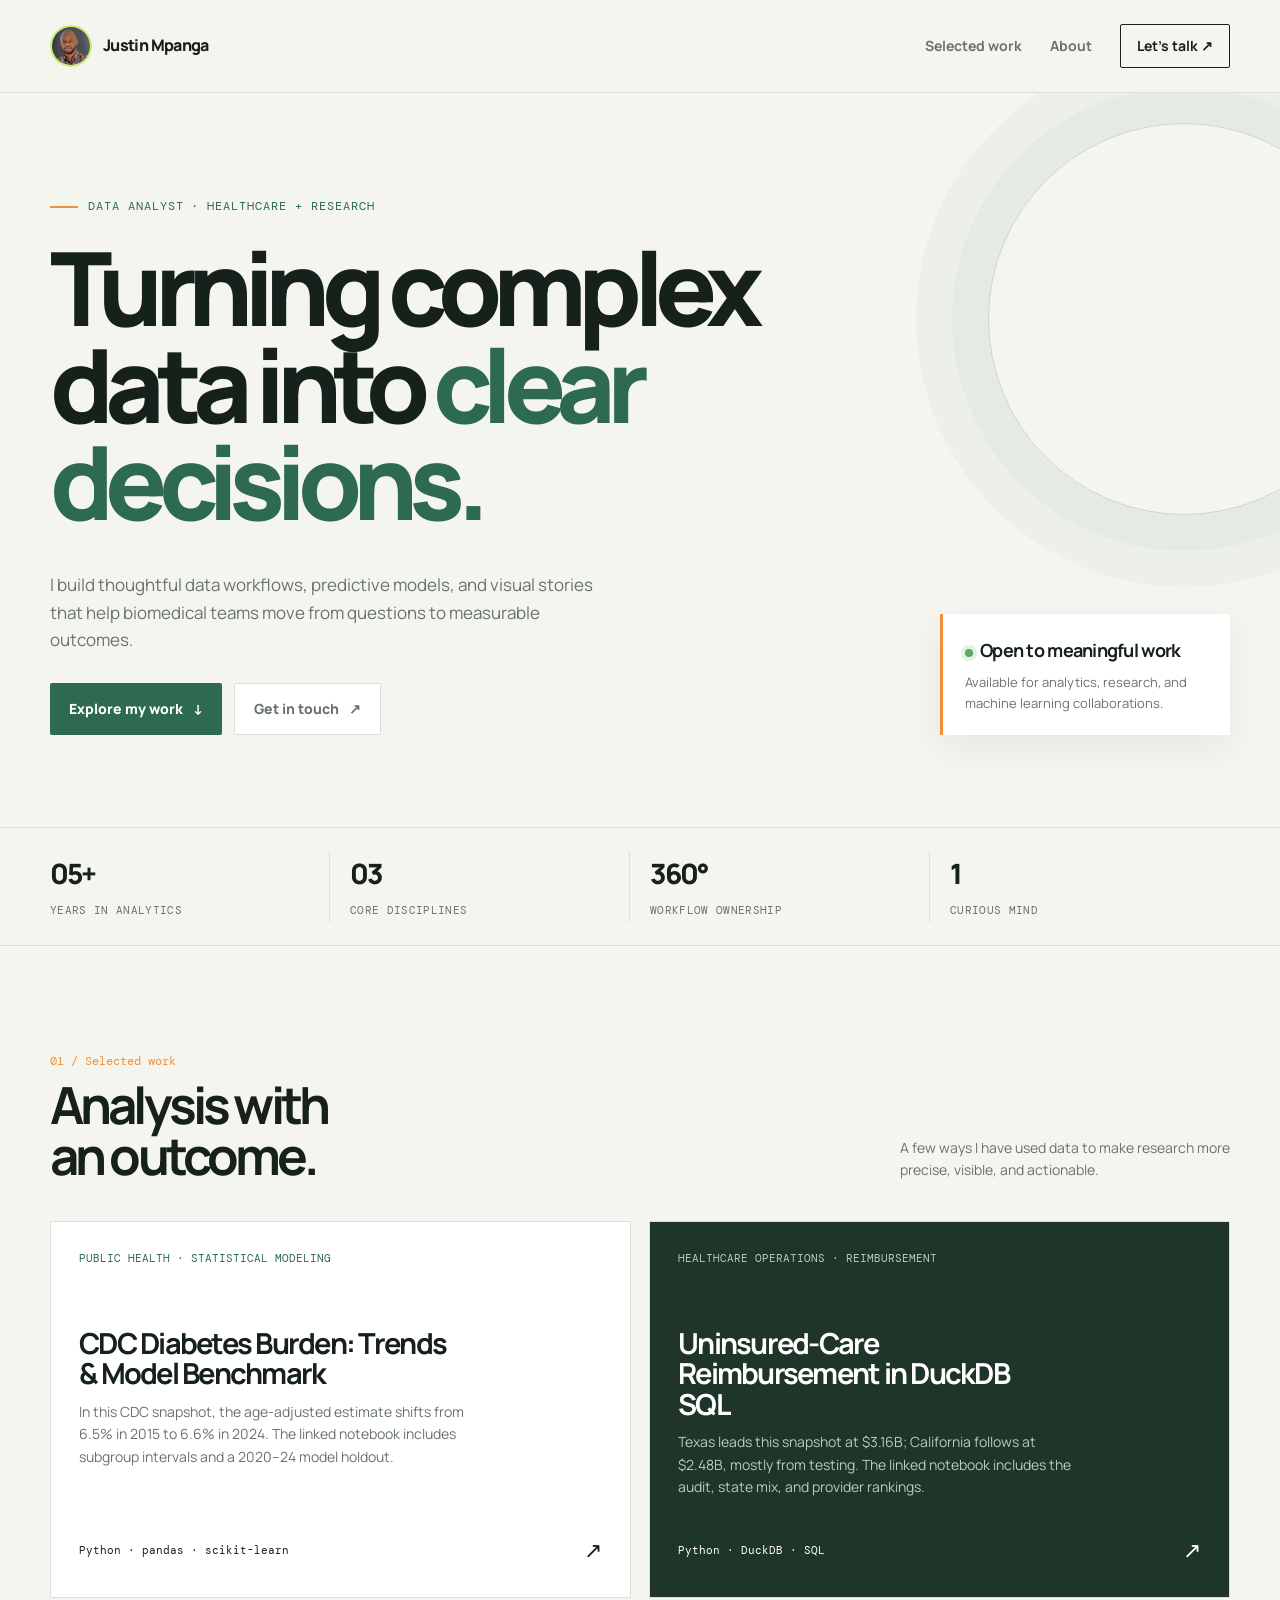
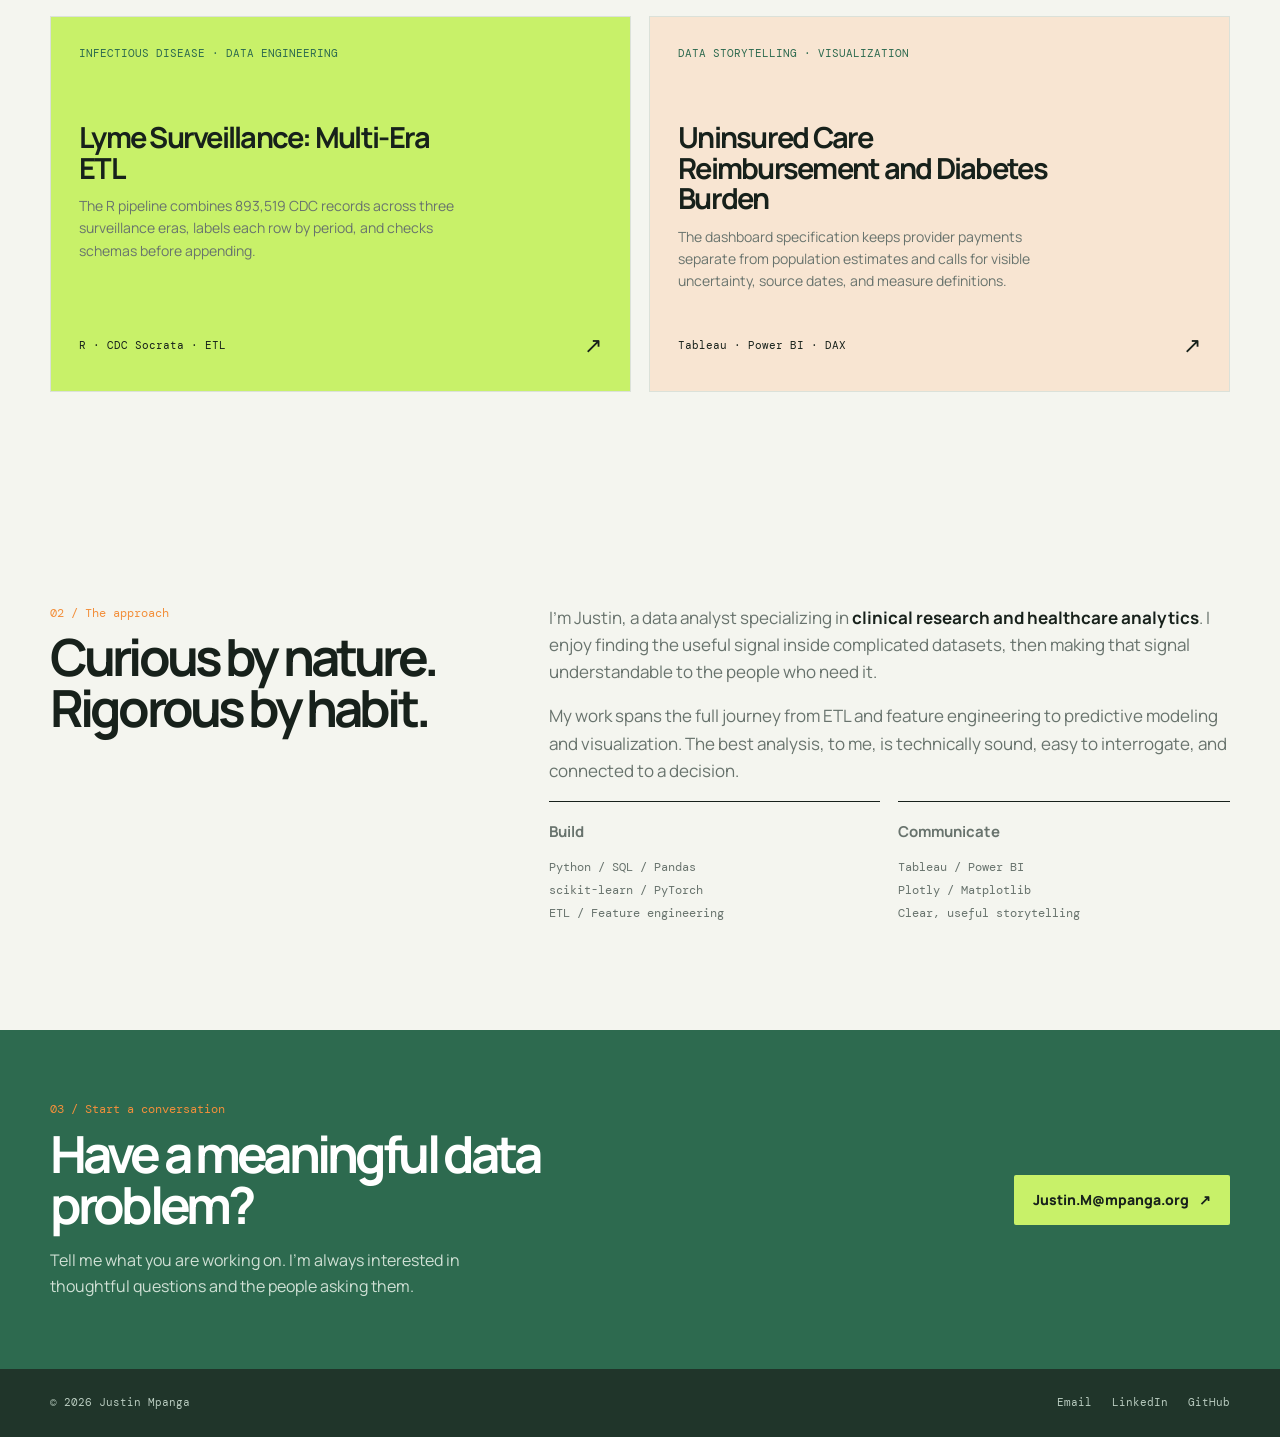
==== commit 97d827f7: "Updates to webpage" ====
--- a/index.html
+++ b/index.html
@@ -46,14 +46,9 @@
     }
     .nav { display: flex; align-items: center; justify-content: space-between; gap: 24px; }
     .brand { display: flex; align-items: center; gap: 11px; font-weight: 800; letter-spacing: -.04em; }
-    .brand-mark {
-      display: grid; place-items: center; width: 34px; height: 34px;
-      border-radius: 50%; background: var(--green); color: var(--lime);
-      font-family: var(--mono); font-size: 13px; letter-spacing: -.1em;
-    }
-    .profile-photo {
-      display: block; width: 144px; height: 144px; margin-bottom: 24px;
-      border: 4px solid var(--lime); border-radius: 50%; object-fit: cover;
+    .brand-photo {
+      width: 42px; height: 42px; flex: 0 0 auto;
+      border: 2px solid var(--lime); border-radius: 50%; object-fit: cover;
     }
     nav { display: flex; align-items: center; gap: 28px; color: var(--muted); font-size: 14px; font-weight: 700; }
     nav a { transition: color .2s ease; }
@@ -134,6 +129,10 @@
     @media (max-width: 760px) {
       .wrap { width: min(100% - 32px, 580px); }
       header { padding: 16px 0; }
+      .nav { gap: 12px; }
+      .brand { gap: 8px; font-size: 14px; }
+      .brand-photo { width: 36px; height: 36px; }
+      .nav-cta { padding: 8px 10px; white-space: nowrap; }
       nav a:not(.nav-cta) { display: none; }
       .hero { padding: 70px 0 65px; }
       .hero-grid, .about-grid { grid-template-columns: 1fr; gap: 35px; }
@@ -156,7 +155,7 @@
 <body>
   <header>
     <div class="wrap nav">
-      <a class="brand" href="#top" aria-label="Justin Mpanga home"><span class="brand-mark">JM</span> Justin Mpanga</a>
+      <a class="brand" href="#top" aria-label="Justin Mpanga home"><img class="brand-photo" src="Justin%20Pic.jpeg" alt=""> Justin Mpanga</a>
       <nav aria-label="Primary navigation">
         <a href="#work">Selected work</a>
         <a href="#about">About</a>
@@ -203,19 +202,19 @@
         </div>
         <div class="projects">
           <article class="project reveal">
-            <div><div class="project-type">Public health · Machine learning</div><h3 class="project-title">Reading diabetes burden over time</h3><p class="project-description">I clean CDC surveillance estimates, compare demographic strata, and test how well models predict aggregate indicators without mistaking them for patient-level risk.</p></div>
-            <div class="project-footer"><span>Python · scikit-learn · SHAP</span><a class="project-link" href="https://github.com/123jnm/JustinMpanga.github.io/blob/main/notebooks/diabetes_burden_models.ipynb" target="_blank" rel="noopener noreferrer" aria-label="Open diabetes burden project on GitHub">↗</a></div>
-          </article>
-          <article class="project reveal">
-            <div><div class="project-type">Population estimates · Model evaluation</div><h3 class="project-title">Testing a model against time</h3><p class="project-description">A later-year holdout compares a random forest with a neural network and puts their errors in context: the target is an aggregate surveillance estimate, not an individual outcome.</p></div>
-            <div class="project-footer"><span>Python · MLP · Jupyter</span><a class="project-link" href="https://github.com/123jnm/JustinMpanga.github.io/blob/main/notebooks/diabetes_burden_models.ipynb" target="_blank" rel="noopener noreferrer" aria-label="Open model evaluation project on GitHub">↗</a></div>
-          </article>
-          <article class="project reveal">
-            <div><div class="project-type">Healthcare analytics · ETL</div><h3 class="project-title">From CDC source to decision-ready data</h3><p class="project-description">The workflow documents extraction, schema checks, cleaning, Lyme-period consolidation, metric design, and lineage across public-health datasets.</p></div>
-            <div class="project-footer"><span>R · DuckDB · Data lineage</span><a class="project-link" href="https://github.com/123jnm/JustinMpanga.github.io/blob/main/R/download_cdc_datasets.R" target="_blank" rel="noopener noreferrer" aria-label="Open CDC data pipeline script on GitHub">↗</a></div>
-          </article>
-          <article class="project reveal">
-            <div><div class="project-type">Data storytelling · Visualization</div><h3 class="project-title">Turning evidence into a decision view</h3><p class="project-description">Claims and diabetes measures stay at their proper grains, with uncertainty visible in the comparisons built for decision-makers.</p></div>
+            <div><div class="project-type">Public health · Statistical modeling</div><h3 class="project-title">CDC Diabetes Burden: Trends &amp; Model Benchmark</h3><p class="project-description">In this CDC snapshot, the age-adjusted estimate shifts from 6.5% in 2015 to 6.6% in 2024. The linked notebook includes subgroup intervals and a 2020–24 model holdout.</p></div>
+            <div class="project-footer"><span>Python · pandas · scikit-learn</span><a class="project-link" href="https://github.com/123jnm/JustinMpanga.github.io/blob/main/notebooks/diabetes_burden_models.ipynb" target="_blank" rel="noopener noreferrer" aria-label="Open CDC diabetes analysis and results on GitHub">↗</a></div>
+          </article>
+          <article class="project reveal">
+            <div><div class="project-type">Healthcare operations · Reimbursement</div><h3 class="project-title">Uninsured-Care Reimbursement in DuckDB SQL</h3><p class="project-description">Texas leads this snapshot at $3.16B; California follows at $2.48B, mostly from testing. The linked notebook includes the audit, state mix, and provider rankings.</p></div>
+            <div class="project-footer"><span>Python · DuckDB · SQL</span><a class="project-link" href="https://github.com/123jnm/JustinMpanga.github.io/blob/main/notebooks/claims_reimbursement_analysis_SQL.ipynb" target="_blank" rel="noopener noreferrer" aria-label="Open reimbursement SQL analysis and results on GitHub">↗</a></div>
+          </article>
+          <article class="project reveal">
+            <div><div class="project-type">Infectious disease · Data engineering</div><h3 class="project-title">Lyme Surveillance: Multi-Era ETL</h3><p class="project-description">The R pipeline combines 893,519 CDC records across three surveillance eras, labels each row by period, and checks schemas before appending.</p></div>
+            <div class="project-footer"><span>R · CDC Socrata · ETL</span><a class="project-link" href="https://github.com/123jnm/JustinMpanga.github.io/blob/main/R/download_cdc_datasets.R" target="_blank" rel="noopener noreferrer" aria-label="Open CDC Lyme ETL script on GitHub">↗</a></div>
+          </article>
+          <article class="project reveal">
+            <div><div class="project-type">Data storytelling · Visualization</div><h3 class="project-title">Uninsured Care Reimbursement and Diabetes Burden</h3><p class="project-description">The dashboard specification keeps provider payments separate from population estimates and calls for visible uncertainty, source dates, and measure definitions.</p></div>
             <div class="project-footer"><span>Tableau · Power BI · DAX</span><a class="project-link" href="https://github.com/123jnm/JustinMpanga.github.io/blob/main/dashboard_specs/tableau_powerbi_healthcare_dashboard.md" target="_blank" rel="noopener noreferrer" aria-label="Open dashboard project on GitHub">↗</a></div>
           </article>
         </div>
@@ -224,7 +223,7 @@
 
     <section id="about">
       <div class="wrap about-grid">
-        <div class="reveal"><img class="profile-photo" src="Justin%20Pic.jpeg" alt="Portrait of Justin Mpanga" width="144" height="144" loading="lazy"><div class="section-kicker">02 / The approach</div><h2>Curious by nature.<br>Rigorous by habit.</h2></div>
+        <div class="reveal"><div class="section-kicker">02 / The approach</div><h2>Curious by nature.<br>Rigorous by habit.</h2></div>
         <div class="about-copy reveal">
           <p>I’m Justin, a data analyst specializing in <strong>clinical research and healthcare analytics</strong>. I enjoy finding the useful signal inside complicated datasets, then making that signal understandable to the people who need it.</p>
           <p>My work spans the full journey from ETL and feature engineering to predictive modeling and visualization. The best analysis, to me, is technically sound, easy to interrogate, and connected to a decision.</p>
@@ -245,7 +244,7 @@
   </main>
 
   <footer>
-    <div class="wrap footer-inner"><span>© 2026 Justin Mpanga</span><div class="footer-links"><a href="mailto:Justin.M@mpanga.org">Email</a><a href="https://www.linkedin.com" target="_blank" rel="noreferrer">LinkedIn</a><a href="https://github.com/123jnm" target="_blank" rel="noreferrer">GitHub</a></div></div>
+    <div class="wrap footer-inner"><span>© 2026 Justin Mpanga</span><div class="footer-links"><a href="mailto:Justin.M@mpanga.org">Email</a><a href="https://www.linkedin.com/in/justin-m-824804295" target="_blank" rel="noreferrer">LinkedIn</a><a href="https://github.com/123jnm" target="_blank" rel="noreferrer">GitHub</a></div></div>
   </footer>
   <script>
     const observer = new IntersectionObserver((entries) => {
